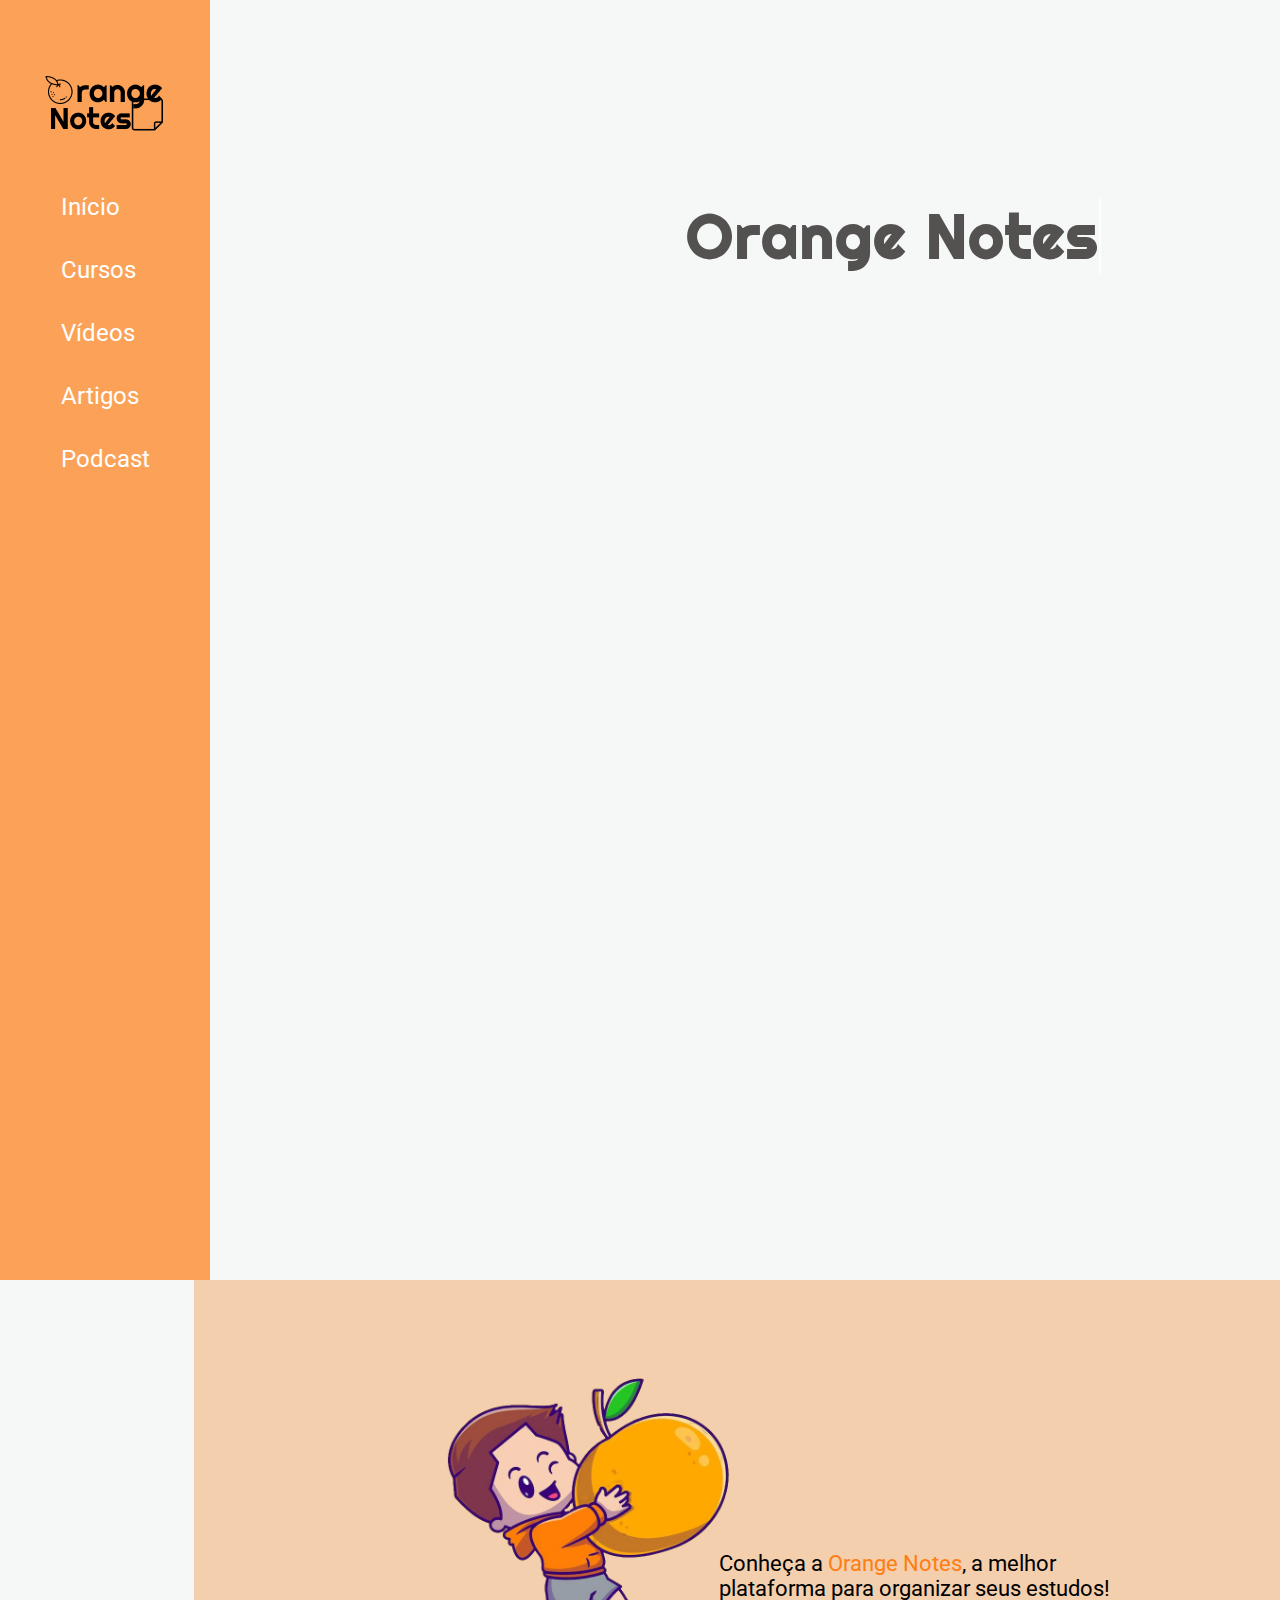
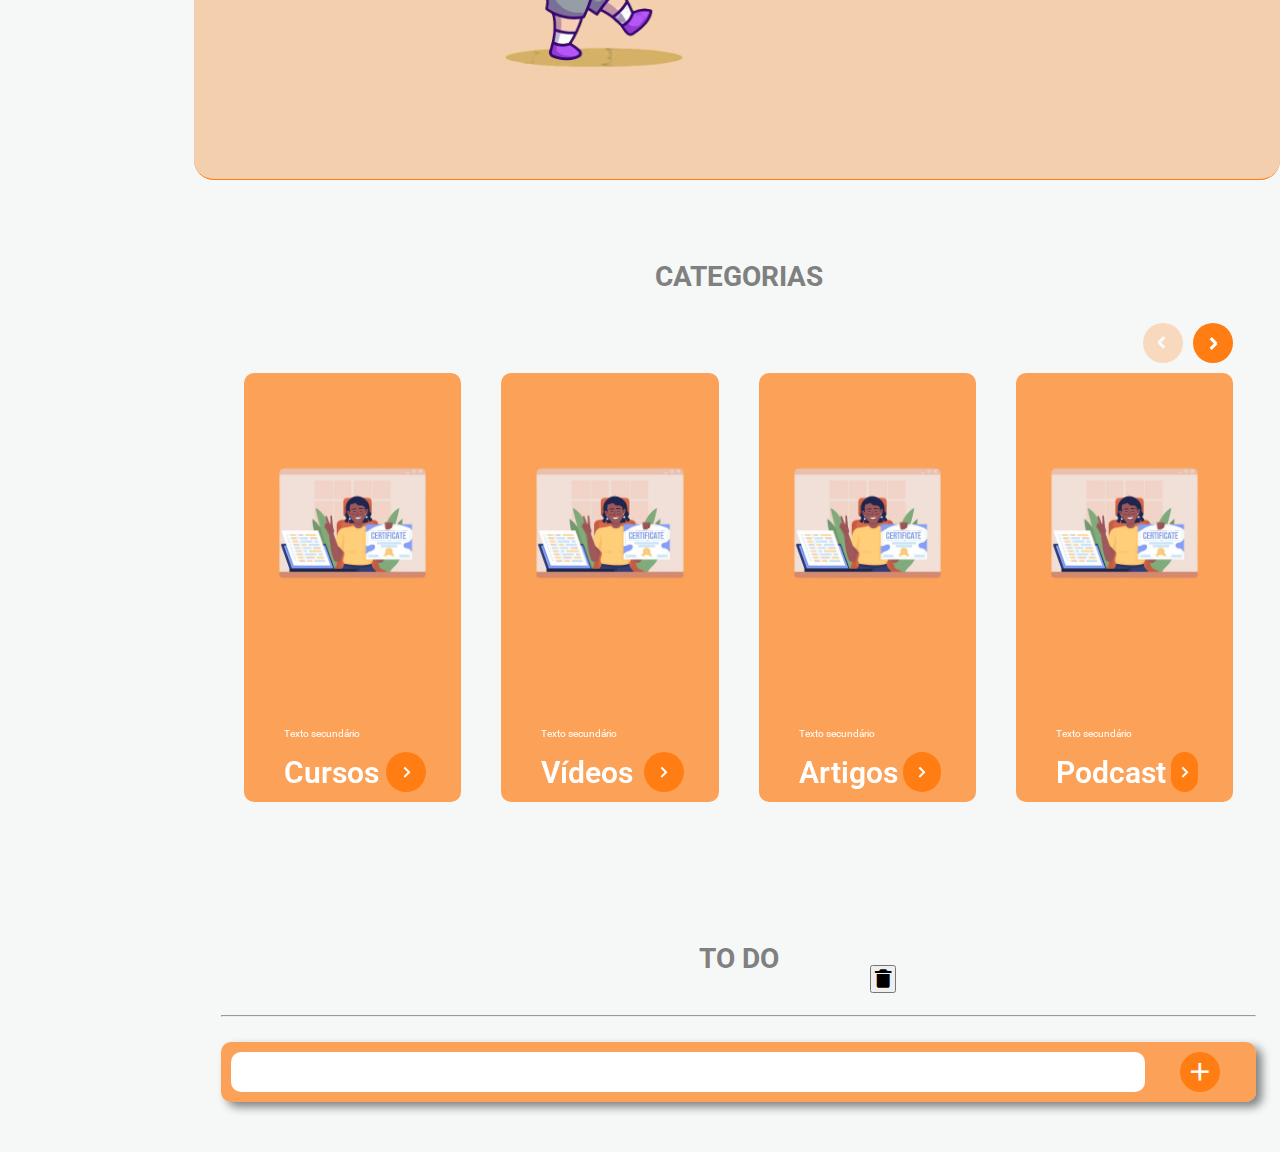
==== index.html @ 9faae76e "fazendo a sessão banner e responsivo" ====
<!DOCTYPE html>
<html lang="pt-br">
<head>
  <meta charset="UTF-8">
  <meta http-equiv="X-UA-Compatible" content="IE=edge">
  <meta name="viewport" content="width=device-width, initial-scale=1.0">
  <title>Orange Notes</title>

  <link rel="preconnect" href="https://fonts.googleapis.com">
  <link rel="preconnect" href="https://fonts.gstatic.com" crossorigin>
  <link href="https://fonts.googleapis.com/css2?family=Righteous&family=Roboto&display=swap" rel="stylesheet">
  <link href='https://unpkg.com/boxicons@2.1.2/css/boxicons.min.css' rel='stylesheet'>

  <link rel="stylesheet" href="src/css/style.css">
  <link rel="stylesheet" href="src/css/responsive.css">
  <link rel="stylesheet" href="src/css/glider.css">
</head>

<body>

  <nav id="navegacao">
    <div class="container">
        <a class="logo" href="index.html">
          <img src="src/images/logo.png" alt="Logo Orange Notes">
        </a>

        <div class="menu">
          <ul>
            <li><a onclick="fechaMenu()" href="#">Início</a></li>
            <li><a onclick="fechaMenu()" href="#">Cursos</a></li>
            <li><a onclick="fechaMenu()" href="#">Vídeos</a></li>
            <li><a onclick="fechaMenu()" href="#">Artigos</a></li>
            <li><a onclick="fechaMenu()" href="#">Podcast</a></li>
          </ul>
        </div>

        <button aria-expanded="false" aria-label="Abrir menu" onclick="abreMenu()" class="abre-menu">
          <img src="src/images/menu.png" alt="Menu hambúrguer" id="icon-menu">
        </button>
        
        <button aria-expanded="true" aria-label="Fechar menu" onclick="fechaMenu()" class="fecha-menu">
          <svg width="40" height="40" viewBox="0 0 40 40" fill="none" xmlns="http://www.w3.org/2000/svg">
            <path d="M30 10L10 30M10 10L30 30" stroke="#FFFAF1" stroke-width="2" stroke-linecap="round"
              stroke-linejoin="round" />
          </svg>
        </button>
    </div>
  </nav>

  <main>
    <section id="banner">
      <div class="container">
        <img
          src="src/images/menino-bonito-segurando-ilustracao-laranja-icone-do-vetor-dos-desenhos-animados-conceito-de-icone-de-fruta-pessoas-isolado-vetor-premium-estilo-flat-cartoon_138676-3964.png"
          alt="">
          
        <div class="textos-banner">
          <h1 class="animacao-texto texto-banner">Orange Notes</h1>
          <p >Conheça a <span>Orange Notes</span>, a melhor plataforma para organizar seus estudos!</p>
        </div>
        
         
      </div>
    </section>

    <section class="cards">
      <h2 class="section-header">Categorias</h2>

      <div class="cards-btns">
        <button aria-label="Previous" class="glider-prev">
          <span></span>
        </button>
        <button aria-label="Next" class="glider-next">
          <span></span>
        </button>
      </div>

      <div class="glider-contain">
        <div class="glider">
          
          <div class="cards-box">
            <div class="cards-img-container">
              <div class="cards-img">
                <a href="">
                  <img src="src/images/ilustracao.png" class="cards-img-front" alt="">
                  <img src="src/images/logo.png" class="cards-img-back" alt="">
                </a>
              </div>
            </div>
          
            <div class="cards-box-texto">
              <div class="cards-texto-secundario">
                <span>Texto secundário</span>
              </div>
              
              <div class="cards-titulo-btn">
                <a href="#" class="card-titulo">Cursos</a>
                <a href="#" class="card-btn"><i class='bx bx-chevron-right bx-md'></i></a>
              </div>
          
            </div>
          </div>

          <div class="cards-box">
              <div class="cards-img-container">
                <div class="cards-img">
                  <a href="">
                    <img src="src/images/ilustracao.png" class="cards-img-front" alt="">
                    <img src="src/images/logo.png" class="cards-img-back" alt="">
                  </a>
                </div>
              </div>
            
              <div class="cards-box-texto">
                <div class="cards-texto-secundario">
                  <span>Texto secundário</span>
                </div>
            
                <div class="cards-titulo-btn">
                  <a href="#" class="card-titulo">Vídeos</a>
                  <a href="#" class="card-btn"><i class='bx bx-chevron-right bx-md'></i></a>
                </div>              
          </div>
          </div>

          <div class="cards-box">
            <div class="cards-img-container">
              <div class="cards-img">
                <a href="">
                  <img src="src/images/ilustracao.png" class="cards-img-front" alt="">
                  <img src="src/images/logo.png" class="cards-img-back" alt="">
                </a>
              </div>
            </div>
          
            <div class="cards-box-texto">
              <div class="cards-texto-secundario">
                <span>Texto secundário</span>
              </div>
          
              <div class="cards-titulo-btn">
                <a href="#" class="card-titulo">Artigos</a>
                <a href="#" class="card-btn"><i class='bx bx-chevron-right bx-md'></i></a>
              </div> 
            </div>
          </div>

          <div class="cards-box">
            <div class="cards-img-container">
              <div class="cards-img">
                <a href="">
                  <img src="src/images/ilustracao.png" class="cards-img-front" alt="">
                  <img src="src/images/logo.png" class="cards-img-back" alt="">
                </a>
              </div>
            </div>
          
            <div class="cards-box-texto">
              <div class="cards-texto-secundario">
                <span>Texto secundário</span>
              </div>
          
              <div class="cards-titulo-btn">
                <a href="#" class="card-titulo">Podcast</a>
                <a href="#" class="card-btn"><i class='bx bx-chevron-right bx-md'></i></a>
              </div>
                    
          </div>
          </div>

          <div class="cards-box">
            <div class="cards-img-container">
              <div class="cards-img">
                <a href="">
                  <img src="src/images/ilustracao.png" class="cards-img-front" alt="">
                  <img src="src/images/logo.png" class="cards-img-back" alt="">
                </a>
              </div>
            </div>
          
            <div class="cards-box-texto">
              <div class="cards-texto-secundario">
                <span>Texto secundário</span>
              </div>
          
              <div class="cards-titulo-btn">
                <a href="#" class="card-titulo">Título</a>
                <a href="#" class="card-btn"><i class='bx bx-chevron-right bx-md'></i></a>
              </div>
          </div>

          </div>

        </div>

      </div>

    </section>

    <section class="to-do">
      <div class="container">
        <h2 class="section-header">To do</h2>

        <div class="to-do-container">

          <div class="to-do-header">
            <button><i class='bx bxs-trash-alt'></i></button>
          </div>
          <hr />
          <br />
          <div class="inserir">
            <input class="inserir-texto" id="toDoInput" type="text" />
            <button><i class='bx bx-plus' id="inserir-icon"></i></button>
          </div>

          <ul id="listaToDo"></ul>

        </div>
        
      </div>
    </section>
  </main>


  <script src="src/js/glider.js"></script>
  <script src="src/js/main.js"></script>

</body>
</html>
---- src/css/style.css ----
/* GERAL */

* {
  margin: 0;
  padding: 0;
  box-sizing: border-box;
}

:root {
  font-size: 62.5%;

  --nav-height: 7.2rem;

  --bg-light:hsl(180, 14%, 97%);
  --bg-orange: rgba(235, 113, 0, 0.3);
  --orange-light: rgba(255, 126, 20, 0.7);

  --orange: #ff7d13;
  --white: rgb(255, 255, 255);
}

html,
body {
  width: 100%;
  height: 100%;
}

body {
  font-family: 'Roboto', sans-serif;
  font-size: 1.6rem;
  text-align: center;

  background-color: var(--bg-light);
  overflow-x: hidden;
}

section {
  padding-block: 3rem;
}

.section-header {
  font-size: 2.8rem;
  text-transform: uppercase;
  color: gray;
  text-align: center;
  margin: 0;
}

.container {
  width: min(50rem, 100%);
  margin-inline: auto;
  padding-inline: 2.4rem;
}

ul {
  list-style: none;
}

li {
  list-style-type: none;
}

/* NAVEGAÇAÕ ================================================================================*/

nav {
  height: var(--nav-height);
  width: 100vw;

  top: 0;
  padding: 1rem 0 8rem 0;
    
  z-index: 100;
  background-color: var(--orange-light);
}

nav .container {
  display: flex;
  align-items: center;
  justify-content: space-between;
}

nav button {
  background: none;
  border: none;
  cursor: pointer;
}

#icon-menu {
  width: 4rem;
  height: 4rem;
}

nav .menu,
nav .fecha-menu {
  position: fixed;
}

/* MENU EXPANDIDO */

body.menu-expandido {
  overflow: hidden;
}

.menu,
.fecha-menu,
body.menu-expandido .abre-menu {
  opacity: 0;
  visibility: hidden;
}

body.menu-expandido .menu,
body.menu-expandido .fecha-menu {
  opacity: 1;
  visibility: visible;
}

.menu {
  transform: translateX(-100%);
}

body.menu-expandido .menu {
  top: 0;
  left: 0;
  background: var(--orange);

  width: 100vw;
  height: 100vh;
  padding-top: var(--nav-height);

  transition: transform 300ms;
  transform: translateX(0);
  z-index: 50;
}

.menu ul:nth-child(1) {
  display: flex;
  flex-direction: column;
  gap: 4.8rem;

  margin-top: 6rem;

  font-weight: 700;
  font-size: 2.4rem;
  line-height: 3.1rem;
}

.menu ul li a {
  color: var(--white);
  text-decoration: none;
}

body.menu-expandido .logo,
body.menu-expandido button {
  position: relative;
  z-index: 100;
}

/* BANNER =============================================================================*/

#banner {
  padding-block: 0;
  padding-top: calc(4.1rem + var(--nav-height));

}

#banner::before {
  background-color: var(--bg-orange);
  content: '';
  width: 100%;
  height: 76%;
  display: block;

  border: 0.1rem solid;
  border-color: var(--orange);
  border-bottom-left-radius: 2rem;
  border-bottom-right-radius: 2rem;

  margin-top: 9rem;

  position: absolute;
  top: 0;
  left: 0;
  z-index: -1;
}

#banner .container {
  display: flex;
  flex-direction: column-reverse;
  align-items: center;
  justify-content: center;
  text-align: center;
}

#banner h1 {
  font-family: 'Righteous', cursive;
  letter-spacing: 0.2rem;
  font-size: 4rem;
}

#banner p {
  margin: 1.3rem auto 0 auto;
  width: 70%;
  display: block;
}

#banner p span {
  color: var(--orange);
}

#banner img {
  width: 26.4rem;

  display: block;
  margin-inline: auto;
  object-position: 0 2rem;
} 

#banner .texto-banner {
  border-right: 0.2rem solid rgba(255, 255, 255, 0.75);
  color: rgba(29, 25, 25, 0.75);
  margin: 0 auto;
  white-space: nowrap;
  overflow: hidden;
}
/* Animação do texto */

.animacao-texto {
  animation: cursorPiscando 500ms infinite normal, digitando 4.5s steps(40) infinite normal both;
}

@keyframes digitando {
  from {
    width: 0;
  }
  to {
    width: 7.1em;
  }
}

@keyframes cursorPiscando {
  from {
    border-right: rgba(54, 54, 54, 0.75);
  }
  to {
    border-right-color: transparent;
  }
}

/* CARDS ========================================================================================*/

/* Botão cards */

.cards-btns {
  display: flex;
  justify-content: flex-end;
  width: 100%;
  margin: 3rem auto 1rem auto;
  padding: 0 1rem;
  z-index: 2;
}

.cards-btns button {
  position: static;
  transform: translate(0, 0);
  background-color: var(--orange);
  width: 4rem;
  height: 4rem;
  justify-content: center;
  align-items: center;
  margin-right: 1rem;
  border-radius: 80rem;
}

.cards-btns button span {
  font-weight: bold;
  padding: 1rem 1.5rem 1rem 1rem;
  position: relative;
  text-decoration: none;
  color: var(--white);
}

.cards-btns button span::before,
.cards-btns button span::after {
  border-right: 0.3rem solid;
  display: block;
  height: 0.8rem;
  margin-top: -0.6rem;
  position: absolute;
  transform: rotate(135deg);
  right: 1rem;
  top: 50%;
  width: 0;
  content: '';
}

.cards-btns button span::after {
  margin-top: -0.1rem;
  transform: rotate(45deg);
}

.cards-btns .glider-prev {
  transform: rotate(180deg);
}

/* Conteúdo cards */

.glider.draggable {
  overflow-x: hidden;
}

.cards {
  display: flex;
  flex-direction: column;
  justify-content: center;
  align-items: center;
  margin: 5rem auto 0 auto;
  padding-top: 12rem;
  width: 95%;
}

.cards-box {
  background-color: var(--orange-light);
  display: flex;
  flex-direction: column;

  width: 30rem;

  margin:0 2rem;
  padding: 0 2rem;

  position: relative;
  border-radius: 1rem;
}

.cards-img-container {
  width: 100%;
  height: 100%;
  display: flex;
  overflow: hidden;
}

.cards-img a,
.cards-img {
  width: 100%;
  height: 30rem;
  display: flex;
}

.cards-img a img {
  width: 100%;
  height: 100%;
  object-position: center;
  object-fit: contain;
  animation: fade 0.6s;
}

.cards-img-back {
  display: none;
}

.cards-img-container:hover .cards-img-back {
  display: block;
}

.cards-img-container:hover .cards-img-front {
  display: none;
}

@keyframes fade {
  0% {
    opacity: 0;
  }

  100% {
    opacity: 1;
  }
}

.cards-box-texto {
  margin-top: 0.5rem;
  width: 100%;

  margin: 0;
  padding: 5rem 1rem 1rem 2rem;
}

.cards-texto-secundario {
  display: flex;
  justify-content: flex-start;
  align-items: center;
  flex-wrap: wrap;
}

.cards-texto-secundario span {
  color: var(--white);
  font-size: 1rem;
  margin: 0.5rem 0;
}

.card-titulo {
  color: var(--white);
  font-weight: 600;
  text-decoration: none;
  font-size: 3rem;

  transition: all ease 0.3s;
  
  display: flex;
  align-items: flex-start;
}

.cards-titulo-btn{
  display: flex;
  justify-content: space-between;
  align-items: center;
  margin-top: 0.8rem;
}

.cards-titulo-btn .card-btn {
  background-color: var(--orange);
  width: 4rem;
  height: 4rem;
  border-radius: 40rem;

  margin: 0 0.5rem;
  font-weight: 600;
  text-decoration: none;
  text-align: center;
  color: gray;
 
  display: flex;
  justify-content: center;
  align-items: center;
}

.cards-titulo-btn .card-btn:hover {
  background-color: #e77111;
}

.bx-chevron-right {
  color: var(--white);
}

/* TO DO =================================================================================*/

.to-do-container {
  margin-top: 4rem;
  width: 100%;
}

.to-do-container ul {
  display: flex;
  flex-direction: column-reverse;
  margin-bottom: 2rem;
}

.to-do-header button {
  position: absolute;
  right: 30%;
  margin-top: -5rem;
}

.to-do-header i {
  font-size: 2.2rem;
}

.inserir {
  padding: 1rem;
  background-color: var(--orange-light);
  border-radius: 1rem;
  display: flex;
  box-shadow: 0.6rem 0.5rem 1rem 0 gray;
}

.inserir-texto {
  border: none;
  padding: 1rem;
  border-radius: 1rem;
  outline: none;
  width: 90%;
}

.inserir button {
  width: 10%;
  background: transparent;
  border: none;
  cursor: pointer;
  outline: none;
}

.bx-plus {
  font-size: 3rem;
  margin-left: 1rem;
  background-color: var(--orange);
  border-radius: 50%;
  padding: 0.5rem;
  color: var(--white);
}

.listaToDo {
  margin-top: 2rem;
  padding: 1rem;
  background: var(--orange-light);
  border-radius: 1rem;
  box-shadow: 0.6rem 0.5rem 1rem 0 gray;
  display: flex;
  align-items: center;
  justify-content: space-between;
  text-align: center;
}

.listaToDo span {
  width: 8%;
  color: var(--white);
}

.listaToDo input {
  width: 10%;
  outline: none;
  accent-color: currentcolor;
}

.listaToDo i {
  font-size: 2.2rem;
  color: var(--orange);
}

.linhaRiscada {
  text-decoration: line-through;
}

.listaToDo input {
  color: var(--white);
}

.listaToDo span {
  text-align: center;
  width: 80%;
  word-wrap: break-word;
}
---- src/css/responsive.css ----
@media (min-width: 1024px) {
  .container {
    width: min(112rem, 100%);
  }

  /* reset */

  body {
    text-align: initial;
  }

  nav {
    background-color: initial;
    margin: initial;
    padding: initial;
  }
  
  nav#navegacao .container * {
    margin: 0;
    padding: 0;
    visibility: initial;
    display: initial;
    opacity: initial;
    position: initial;
    font-weight: initial;
    transform: initial;
    background-color: initial;
    border: 0;
  }

  nav{
    height: 0;
    margin-top: 0;
  }

  nav#navegacao .fecha-menu,
  nav#navegacao .abre-menu {
    display: none;
  }

  nav#navegacao .menu {
    display: flex;
    align-items: center;
    width: 60%;
  }

  nav#navegacao .menu ul:nth-child(1) {
    display: flex;
    gap: 3.2rem;
  }

  #banner img {
    display: initial;
  }

  #banner .texto-banner {
    margin: initial;
  }

  /* GERAL */
  body {
    font-size: 2.2rem;
  }

  main {
    float: right;
    width: 84.6%;
    display: flex;
    flex-direction: column;
  }
  /* NAVEGACAO */

  nav#navegacao .container {
    float: left;
    width: 15%;
    height: 100vw;
    background-color: var(--orange-light);
    padding: 4rem 10.5rem;
  }

  nav .container {
    flex-direction: column;
    align-items: center;
    justify-content: flex-start;
  }

  nav#navegacao .logo {
    margin: 3rem 0 5rem 0;
  }

  .menu {
    display: flex;
    flex-direction: column;
  }

  /* BANNER =============================================================================*/
  #banner {
    padding: 3rem 0 9rem 0;
    border-bottom: 1px solid;
    border-color: var(--orange);
    border-bottom-right-radius: 2rem;
    border-bottom-left-radius: 2rem;
    display: flex;
    align-items: center;
    justify-content: center;
    height: 50rem;
    background-color: var(--bg-orange);
    z-index: -8;
    margin-left: -0.3rem;
  }

  #banner::before {
    height: 100%;
    width: initial;
    position: initial;
    border: none;
  }

  section#banner .container{
    display: flex;
    flex-direction: row;
    justify-content: center;
    align-items: center;
  }

  #banner img {
    width: 35rem;
    height: 35rem;
    position: relative;
    left: 18.6%;
  }

  #banner .texto-banner {
   position: absolute;
   left: 53.6%;
   top: 22%;
   z-index: -1;
   font-size: 6rem;
  }

  #banner .textos-banner p {
    position: relative;
    left: 2%;
    top: 7rem;
    width: 60%;  
    text-align: start; 
  }
  /* CARDS ========================================================================================*/

  .cards {
    margin: 8rem auto;
    padding-top: 0;
  }

}


@media (max-width: 775px) {

  /* TO DO ======*/
  
  .to-do-header button {
    right: 7%;
  }
  .inserir input {
    width: 100%;
  }

  .inserir button {
    width: 20%;
  }

  .inserir i {
    font-size: 3rem;
    padding: 0;
  }
}


@media(max-width: 500px) {

  .section-header {
    justify-content: center;
    font-size: 3rem;
  }

  /* CARDS =========  */
  .cards-box {
    margin: 0 1rem;
  }

  .cards {
    width: 100%;
  }

  .cards-img-container:hover .p-img-back {
    display: none;
  }

  .cards-img-container:hover .p-img-front {
    display: block;
  }

  /* TO DO ======*/

  .to-do-header button {
    right: 6%;
  }

  .inserir input {
    width: 100%;
  }

  .inserir button {
    width: 30%;
  }

  .inserir i {
    font-size: 3rem;
    padding: 0;
  }
}

@media(max-width: 400px) {
  .p-img a,
  .p-img {
    height: 19rem;
  }

  .slider-btns {
    padding: 0;
  }
}
---- src/css/glider.css ----
.glider-contain {
  width: 100%;
  margin: 0 auto;
  position: relative;
}
.glider {
  margin: 0 auto;
  position: relative;
  overflow-y: hidden;
  -webkit-overflow-scrolling: touch;
  -ms-overflow-style: none;
  transform: translateZ(0);
}
.glider-track {
  transform: translateZ(0);
  width: 100%;
  margin: 0;
  padding: 0;
  display: flex;
  z-index: 1;
}
.glider.draggable {
  user-select: none;
  cursor: -webkit-grab;
  cursor: grab;
}
.glider.draggable .glider-slide img {
  user-select: none;
  pointer-events: none;
}
.glider.drag {
  cursor: -webkit-grabbing;
  cursor: grabbing;
}
.glider-slide {
  user-select: none;
  justify-content: center;
  align-content: center;
  width: 100%;
}
.glider-slide img {
  max-width: 100%;
}
.glider::-webkit-scrollbar {
  opacity: 0;
  height: 0;
}
.glider-prev,.glider-next {
  user-select: none;
  position: absolute;
  outline: none;
  background: none;
  padding: 0;
  z-index: 2;
  font-size: 40px;
  text-decoration: none;
  left: -23px;
  border: 0;
  top: 30%;
  cursor: pointer;
  color: #666;
  opacity: 1;
  line-height: 1;
  transition: opacity .5s cubic-bezier(.17,.67,.83,.67),
              color .5s cubic-bezier(.17,.67,.83,.67);
}
.glider-prev:hover,
.glider-next:hover,
.glider-prev:focus,
.glider-next:focus {
  color: #a89cc8;
}
.glider-next {
  right: -23px;
  left: auto;
}
.glider-next.disabled,
.glider-prev.disabled {
  opacity: .25;
  color: #666;
  cursor: default;
}
.glider-slide {
  min-width: 150px;
}
.glider-hide {
  opacity: 0;
}
.glider-dots {
  user-select: none;
  display: flex;
  flex-wrap: wrap;
  justify-content: center;
  margin: 0 auto;
  padding: 0;
}
.glider-dot {
  border: 0;
  padding: 0;
  user-select: none;
  outline: none;
  display: block;
  cursor: pointer;
  color: #ccc;
  border-radius: 999px;
  background: #ccc;
  width: 12px;
  height: 12px;
  margin: 7px;
}
.glider-dot:hover,
.glider-dot:focus,
.glider-dot.active {
  background: #a89cc8;
}
@media(max-width: 36em){
  .glider::-webkit-scrollbar {
    opacity: 1;
    -webkit-appearance: none;
    width: 7px;
    height: 3px;
  }
  .glider::-webkit-scrollbar-thumb {
    opacity: 1;
    border-radius: 99px;
    background-color: rgba(156, 156, 156, 0.25);
    box-shadow: 0 0 1px rgba(255,255,255,.25);
  }
}
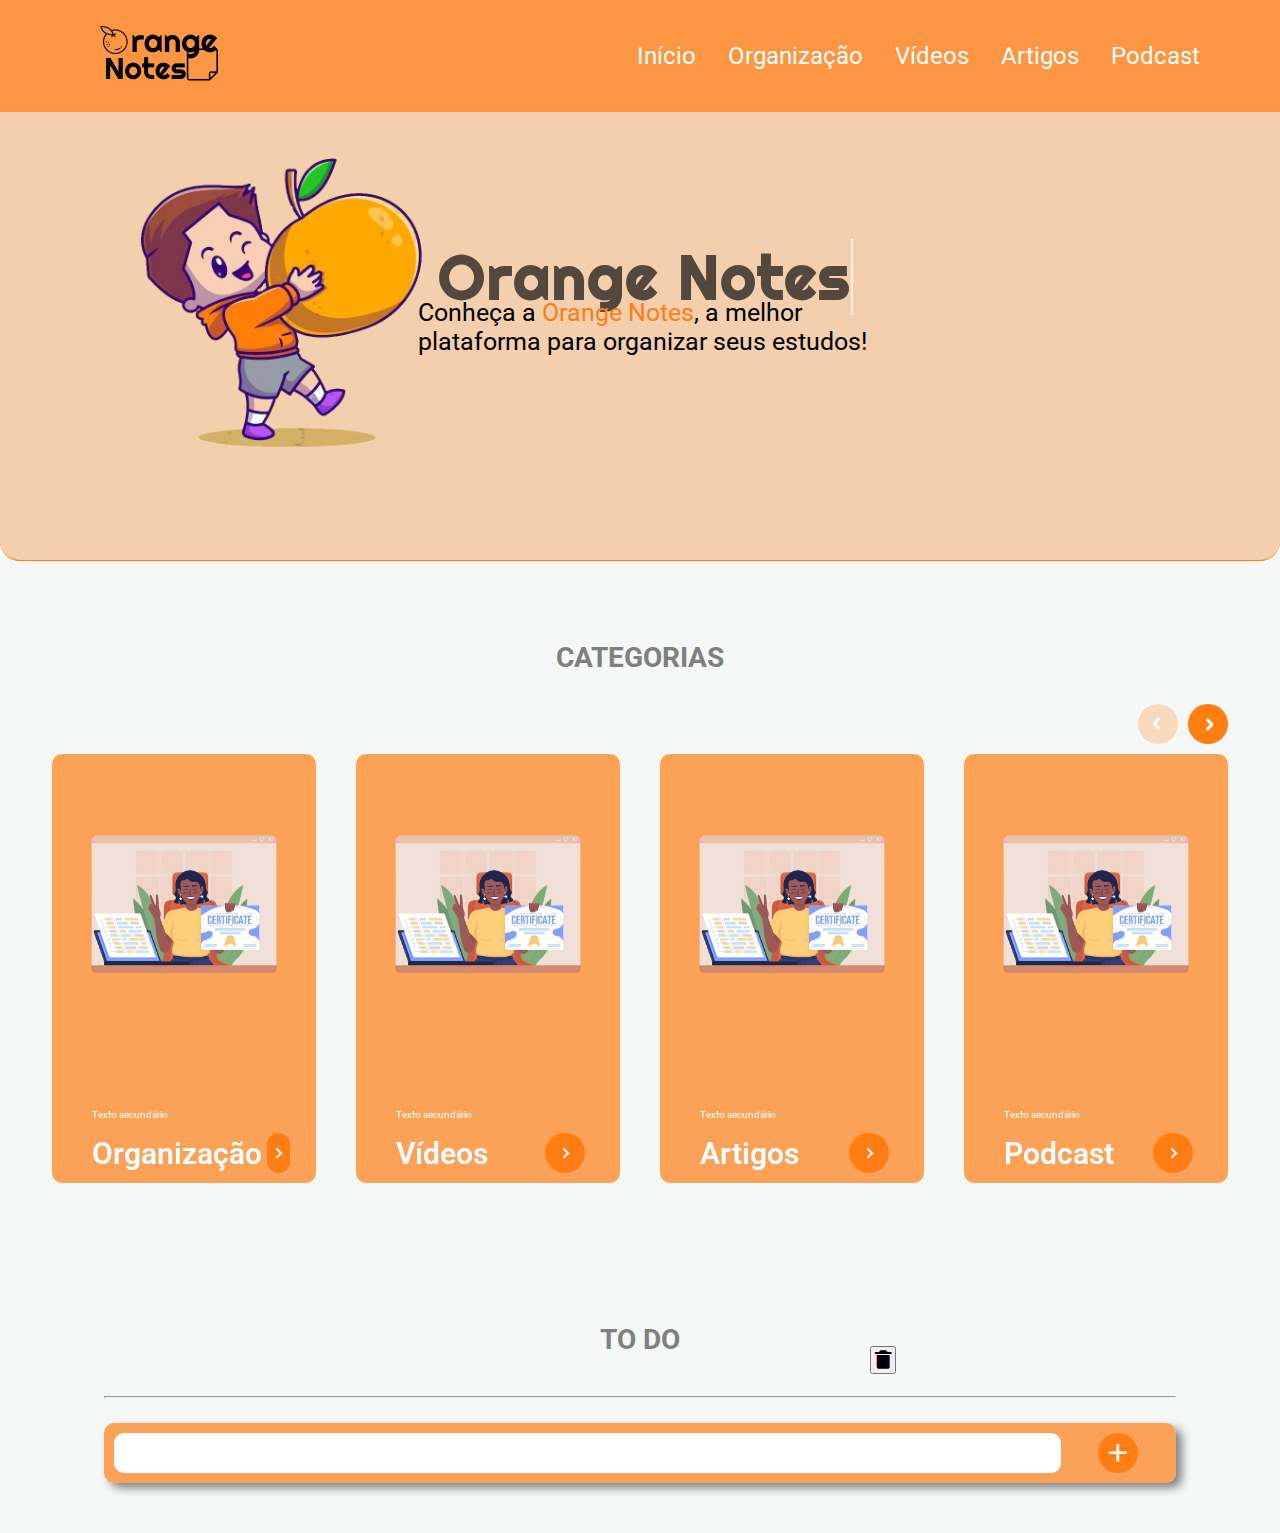
==== commit b72d65fb: "Página Organização" ====
--- a/index.html
+++ b/index.html
@@ -11,6 +11,7 @@
   <link href="https://fonts.googleapis.com/css2?family=Righteous&family=Roboto&display=swap" rel="stylesheet">
   <link href='https://unpkg.com/boxicons@2.1.2/css/boxicons.min.css' rel='stylesheet'>
 
+  <link rel="stylesheet" href="src/css/index.css">
   <link rel="stylesheet" href="src/css/style.css">
   <link rel="stylesheet" href="src/css/responsive.css">
   <link rel="stylesheet" href="src/css/glider.css">
@@ -26,8 +27,8 @@
 
         <div class="menu">
           <ul>
-            <li><a onclick="fechaMenu()" href="#">Início</a></li>
-            <li><a onclick="fechaMenu()" href="#">Cursos</a></li>
+            <li><a onclick="fechaMenu()" href="index.html">Início</a></li>
+            <li><a onclick="fechaMenu()" href="organizacao.html">Organização</a></li>
             <li><a onclick="fechaMenu()" href="#">Vídeos</a></li>
             <li><a onclick="fechaMenu()" href="#">Artigos</a></li>
             <li><a onclick="fechaMenu()" href="#">Podcast</a></li>
@@ -94,7 +95,7 @@
               </div>
               
               <div class="cards-titulo-btn">
-                <a href="#" class="card-titulo">Cursos</a>
+                <a href="#" class="card-titulo">Organização</a>
                 <a href="#" class="card-btn"><i class='bx bx-chevron-right bx-md'></i></a>
               </div>
           
--- a/src/css/index.css
+++ b/src/css/index.css
@@ -0,0 +1,530 @@
+/* BANNER =============================================================================*/
+
+#banner {
+  padding-block: 0;
+  padding-top: calc(4.1rem + var(--nav-height));
+}
+
+#banner::before {
+  background-color: var(--bg-orange);
+  content: '';
+  width: 100%;
+  height: 76%;
+  display: block;
+
+  border: 0.1rem solid;
+  border-color: var(--orange);
+  border-bottom-left-radius: 2rem;
+  border-bottom-right-radius: 2rem;
+
+  margin-top: 9rem;
+
+  position: absolute;
+  top: 0;
+  left: 0;
+  z-index: -1;
+}
+
+#banner .container {
+  display: flex;
+  flex-direction: column-reverse;
+  align-items: center;
+  justify-content: center;
+  text-align: center;
+}
+
+#banner h1 {
+  font-family: 'Righteous', cursive;
+  letter-spacing: 0.2rem;
+  font-size: 4rem;
+}
+
+#banner p {
+  margin: 1.3rem auto 0 auto;
+  width: 70%;
+  display: block;
+}
+
+#banner p span {
+  color: var(--orange);
+}
+
+#banner img {
+  width: 26.4rem;
+
+  display: block;
+  margin-inline: auto;
+  object-position: 0 2rem;
+}
+
+#banner .texto-banner {
+  border-right: 0.2rem solid rgba(255, 255, 255, 0.75);
+  color: rgba(29, 25, 25, 0.75);
+  margin: 0 auto;
+  white-space: nowrap;
+  overflow: hidden;
+}
+
+/* Animação do texto */
+
+.animacao-texto {
+  animation: cursorPiscando 500ms infinite normal, digitando 4.5s steps(40) infinite normal both;
+}
+
+@keyframes digitando {
+  from {
+    width: 0;
+  }
+
+  to {
+    width: 7.1em;
+  }
+}
+
+@keyframes cursorPiscando {
+  from {
+    border-right: rgba(54, 54, 54, 0.75);
+  }
+
+  to {
+    border-right-color: transparent;
+  }
+}
+
+/* CARDS ========================================================================================*/
+
+/* Botão cards */
+
+.cards-btns {
+  display: flex;
+  justify-content: flex-end;
+  width: 100%;
+  margin: 3rem auto 1rem auto;
+  padding: 0 1rem;
+  z-index: 2;
+}
+
+.cards-btns button {
+  position: static;
+  transform: translate(0, 0);
+  background-color: var(--orange);
+  width: 4rem;
+  height: 4rem;
+  justify-content: center;
+  align-items: center;
+  margin-right: 1rem;
+  border-radius: 80rem;
+}
+
+.cards-btns button span {
+  font-weight: bold;
+  padding: 1rem 1.5rem 1rem 1rem;
+  position: relative;
+  text-decoration: none;
+  color: var(--white);
+}
+
+.cards-btns button span::before,
+.cards-btns button span::after {
+  border-right: 0.3rem solid;
+  display: block;
+  height: 0.8rem;
+  margin-top: -0.6rem;
+  position: absolute;
+  transform: rotate(135deg);
+  right: 1rem;
+  top: 50%;
+  width: 0;
+  content: '';
+}
+
+.cards-btns button span::after {
+  margin-top: -0.1rem;
+  transform: rotate(45deg);
+}
+
+.cards-btns .glider-prev {
+  transform: rotate(180deg);
+}
+
+/* Conteúdo cards */
+
+.glider.draggable {
+  overflow-x: hidden;
+}
+
+.cards {
+  display: flex;
+  flex-direction: column;
+  justify-content: center;
+  align-items: center;
+  margin: 5rem auto 0 auto;
+  padding-top: 12rem;
+  width: 95%;
+}
+
+.cards-box {
+  background-color: var(--orange-light);
+  display: flex;
+  flex-direction: column;
+
+  width: 30rem;
+
+  margin: 0 2rem;
+  padding: 0 2rem;
+
+  position: relative;
+  border-radius: 1rem;
+}
+
+.cards-img-container {
+  width: 100%;
+  height: 100%;
+  display: flex;
+  overflow: hidden;
+}
+
+.cards-img a,
+.cards-img {
+  width: 100%;
+  height: 30rem;
+  display: flex;
+}
+
+.cards-img a img {
+  width: 100%;
+  height: 100%;
+  object-position: center;
+  object-fit: contain;
+  animation: fade 0.6s;
+}
+
+.cards-img-back {
+  display: none;
+}
+
+.cards-img-container:hover .cards-img-back {
+  display: block;
+}
+
+.cards-img-container:hover .cards-img-front {
+  display: none;
+}
+
+@keyframes fade {
+  0% {
+    opacity: 0;
+  }
+
+  100% {
+    opacity: 1;
+  }
+}
+
+.cards-box-texto {
+  margin-top: 0.5rem;
+  width: 100%;
+
+  margin: 0;
+  padding: 5rem 1rem 1rem 2rem;
+}
+
+.cards-texto-secundario {
+  display: flex;
+  justify-content: flex-start;
+  align-items: center;
+  flex-wrap: wrap;
+}
+
+.cards-texto-secundario span {
+  color: var(--white);
+  font-size: 1rem;
+  margin: 0.5rem 0;
+}
+
+.card-titulo {
+  color: var(--white);
+  font-weight: 600;
+  text-decoration: none;
+  font-size: 3rem;
+
+  transition: all ease 0.3s;
+
+  display: flex;
+  align-items: flex-start;
+}
+
+.cards-titulo-btn {
+  display: flex;
+  justify-content: space-between;
+  align-items: center;
+  margin-top: 0.8rem;
+}
+
+.cards-titulo-btn .card-btn {
+  background-color: var(--orange);
+  width: 4rem;
+  height: 4rem;
+  border-radius: 40rem;
+
+  margin: 0 0.5rem;
+  font-weight: 600;
+  text-decoration: none;
+  text-align: center;
+  color: gray;
+
+  display: flex;
+  justify-content: center;
+  align-items: center;
+}
+
+.cards-titulo-btn .card-btn:hover {
+  background-color: #e77111;
+}
+
+.bx-chevron-right {
+  color: var(--white);
+}
+
+/* TO DO =================================================================================*/
+
+.to-do-container {
+  margin-top: 4rem;
+  width: 100%;
+}
+
+.to-do-container ul {
+  display: flex;
+  flex-direction: column-reverse;
+  margin-bottom: 2rem;
+}
+
+.to-do-header button {
+  position: absolute;
+  right: 30%;
+  margin-top: -5rem;
+}
+
+.to-do-header i {
+  font-size: 2.2rem;
+}
+
+.inserir {
+  padding: 1rem;
+  background-color: var(--orange-light);
+  border-radius: 1rem;
+  display: flex;
+  box-shadow: 0.6rem 0.5rem 1rem 0 gray;
+}
+
+.inserir-texto {
+  border: none;
+  padding: 1rem;
+  border-radius: 1rem;
+  outline: none;
+  width: 90%;
+}
+
+.inserir button {
+  width: 10%;
+  background: transparent;
+  border: none;
+  cursor: pointer;
+  outline: none;
+}
+
+.bx-plus {
+  font-size: 3rem;
+  margin-left: 1rem;
+  background-color: var(--orange);
+  border-radius: 50%;
+  padding: 0.5rem;
+  color: var(--white);
+}
+
+.listaToDo {
+  margin-top: 2rem;
+  padding: 1rem;
+  background: var(--orange-light);
+  border-radius: 1rem;
+  box-shadow: 0.6rem 0.5rem 1rem 0 gray;
+  display: flex;
+  align-items: center;
+  justify-content: space-between;
+  text-align: center;
+}
+
+.listaToDo span {
+  width: 8%;
+  color: var(--white);
+}
+
+.listaToDo input {
+  width: 10%;
+  outline: none;
+  accent-color: currentcolor;
+}
+
+.listaToDo i {
+  font-size: 2.2rem;
+  color: var(--orange);
+}
+
+.linhaRiscada {
+  text-decoration: line-through;
+}
+
+.listaToDo input {
+  color: var(--white);
+}
+
+.listaToDo span {
+  text-align: center;
+  width: 80%;
+  word-wrap: break-word;
+}
+
+/* RESPONSIVO ============================================================ */
+
+@media (min-width: 1024px) {
+  /* BANNER =============================================================================*/
+    #banner {
+      margin-top: var(--nav-heigth);
+      padding: 28rem 2rem;
+      border-bottom: 1px solid;
+      border-color: var(--orange);
+      border-bottom-right-radius: 2rem;
+      border-bottom-left-radius: 2rem;
+      display: flex;
+      align-items: center;
+      justify-content: center;
+      height: 50rem;
+      background-color: var(--bg-orange);
+      z-index: -1;
+    }
+  
+    #banner::before {
+      height: 100%;
+      width: initial;
+      position: initial;
+      border: none;
+    }
+  
+    section#banner .container {
+      display: flex;
+      flex-direction: row;
+      justify-content: center;
+      align-items: center;
+    }
+  
+    #banner img {
+      width: 35rem;
+      height: 35rem;
+  
+    }
+  
+    #banner .texto-banner {
+      position: absolute;
+      left: 34.2%;
+      top: 26.5%;
+      z-index: -1;
+      font-size: 6rem;
+    }
+  
+    #banner .textos-banner p {
+      position: relative;
+      right: 20%;
+      top: 4rem;
+      width: 70%;
+      text-align: start;
+      font-size: 2.5rem;
+    }
+  
+    /* CARDS ========================================================================================*/
+  
+    .cards {
+      margin: 8rem auto;
+      padding-top: 0;
+    }
+  
+  }
+  
+  
+  @media (max-width: 775px) {
+  
+    /* TO DO ======*/
+  
+    .to-do-header button {
+      right: 7%;
+    }
+  
+    .inserir input {
+      width: 100%;
+    }
+  
+    .inserir button {
+      width: 20%;
+    }
+  
+    .inserir i {
+      font-size: 3rem;
+      padding: 0;
+    }
+  }
+  
+  
+  @media(max-width: 500px) {
+  
+    .section-header {
+      justify-content: center;
+      font-size: 3rem;
+    }
+  
+    /* CARDS =========  */
+    .cards-box {
+      margin: 0 1rem;
+    }
+  
+    .cards {
+      width: 100%;
+    }
+  
+    .cards-img-container:hover .p-img-back {
+      display: none;
+    }
+  
+    .cards-img-container:hover .p-img-front {
+      display: block;
+    }
+  
+    /* TO DO ======*/
+  
+    .to-do-header button {
+      right: 6%;
+    }
+  
+    .inserir input {
+      width: 100%;
+    }
+  
+    .inserir button {
+      width: 30%;
+    }
+  
+    .inserir i {
+      font-size: 3rem;
+      padding: 0;
+    }
+  }
+  
+  @media(max-width: 400px) {
+  
+    .p-img a,
+    .p-img {
+      height: 19rem;
+    }
+  
+    .slider-btns {
+      padding: 0;
+    }
+}
--- a/src/css/style.css
+++ b/src/css/style.css
@@ -11,7 +11,7 @@
 
   --nav-height: 7.2rem;
 
-  --bg-light:hsl(180, 14%, 97%);
+  --bg-light: hsl(180, 14%, 97%);
   --bg-orange: rgba(235, 113, 0, 0.3);
   --orange-light: rgba(255, 126, 20, 0.7);
 
@@ -68,7 +68,7 @@
 
   top: 0;
   padding: 1rem 0 8rem 0;
-    
+
   z-index: 100;
   background-color: var(--orange-light);
 }
@@ -115,7 +115,7 @@
 }
 
 .menu {
-  transform: translateX(-100%);
+  transform: translateY(100%);
 }
 
 body.menu-expandido .menu {
@@ -128,7 +128,7 @@
   padding-top: var(--nav-height);
 
   transition: transform 300ms;
-  transform: translateX(0);
+  transform: translateY(0);
   z-index: 50;
 }
 
@@ -153,390 +153,4 @@
 body.menu-expandido button {
   position: relative;
   z-index: 100;
-}
-
-/* BANNER =============================================================================*/
-
-#banner {
-  padding-block: 0;
-  padding-top: calc(4.1rem + var(--nav-height));
-
-}
-
-#banner::before {
-  background-color: var(--bg-orange);
-  content: '';
-  width: 100%;
-  height: 76%;
-  display: block;
-
-  border: 0.1rem solid;
-  border-color: var(--orange);
-  border-bottom-left-radius: 2rem;
-  border-bottom-right-radius: 2rem;
-
-  margin-top: 9rem;
-
-  position: absolute;
-  top: 0;
-  left: 0;
-  z-index: -1;
-}
-
-#banner .container {
-  display: flex;
-  flex-direction: column-reverse;
-  align-items: center;
-  justify-content: center;
-  text-align: center;
-}
-
-#banner h1 {
-  font-family: 'Righteous', cursive;
-  letter-spacing: 0.2rem;
-  font-size: 4rem;
-}
-
-#banner p {
-  margin: 1.3rem auto 0 auto;
-  width: 70%;
-  display: block;
-}
-
-#banner p span {
-  color: var(--orange);
-}
-
-#banner img {
-  width: 26.4rem;
-
-  display: block;
-  margin-inline: auto;
-  object-position: 0 2rem;
-} 
-
-#banner .texto-banner {
-  border-right: 0.2rem solid rgba(255, 255, 255, 0.75);
-  color: rgba(29, 25, 25, 0.75);
-  margin: 0 auto;
-  white-space: nowrap;
-  overflow: hidden;
-}
-/* Animação do texto */
-
-.animacao-texto {
-  animation: cursorPiscando 500ms infinite normal, digitando 4.5s steps(40) infinite normal both;
-}
-
-@keyframes digitando {
-  from {
-    width: 0;
-  }
-  to {
-    width: 7.1em;
-  }
-}
-
-@keyframes cursorPiscando {
-  from {
-    border-right: rgba(54, 54, 54, 0.75);
-  }
-  to {
-    border-right-color: transparent;
-  }
-}
-
-/* CARDS ========================================================================================*/
-
-/* Botão cards */
-
-.cards-btns {
-  display: flex;
-  justify-content: flex-end;
-  width: 100%;
-  margin: 3rem auto 1rem auto;
-  padding: 0 1rem;
-  z-index: 2;
-}
-
-.cards-btns button {
-  position: static;
-  transform: translate(0, 0);
-  background-color: var(--orange);
-  width: 4rem;
-  height: 4rem;
-  justify-content: center;
-  align-items: center;
-  margin-right: 1rem;
-  border-radius: 80rem;
-}
-
-.cards-btns button span {
-  font-weight: bold;
-  padding: 1rem 1.5rem 1rem 1rem;
-  position: relative;
-  text-decoration: none;
-  color: var(--white);
-}
-
-.cards-btns button span::before,
-.cards-btns button span::after {
-  border-right: 0.3rem solid;
-  display: block;
-  height: 0.8rem;
-  margin-top: -0.6rem;
-  position: absolute;
-  transform: rotate(135deg);
-  right: 1rem;
-  top: 50%;
-  width: 0;
-  content: '';
-}
-
-.cards-btns button span::after {
-  margin-top: -0.1rem;
-  transform: rotate(45deg);
-}
-
-.cards-btns .glider-prev {
-  transform: rotate(180deg);
-}
-
-/* Conteúdo cards */
-
-.glider.draggable {
-  overflow-x: hidden;
-}
-
-.cards {
-  display: flex;
-  flex-direction: column;
-  justify-content: center;
-  align-items: center;
-  margin: 5rem auto 0 auto;
-  padding-top: 12rem;
-  width: 95%;
-}
-
-.cards-box {
-  background-color: var(--orange-light);
-  display: flex;
-  flex-direction: column;
-
-  width: 30rem;
-
-  margin:0 2rem;
-  padding: 0 2rem;
-
-  position: relative;
-  border-radius: 1rem;
-}
-
-.cards-img-container {
-  width: 100%;
-  height: 100%;
-  display: flex;
-  overflow: hidden;
-}
-
-.cards-img a,
-.cards-img {
-  width: 100%;
-  height: 30rem;
-  display: flex;
-}
-
-.cards-img a img {
-  width: 100%;
-  height: 100%;
-  object-position: center;
-  object-fit: contain;
-  animation: fade 0.6s;
-}
-
-.cards-img-back {
-  display: none;
-}
-
-.cards-img-container:hover .cards-img-back {
-  display: block;
-}
-
-.cards-img-container:hover .cards-img-front {
-  display: none;
-}
-
-@keyframes fade {
-  0% {
-    opacity: 0;
-  }
-
-  100% {
-    opacity: 1;
-  }
-}
-
-.cards-box-texto {
-  margin-top: 0.5rem;
-  width: 100%;
-
-  margin: 0;
-  padding: 5rem 1rem 1rem 2rem;
-}
-
-.cards-texto-secundario {
-  display: flex;
-  justify-content: flex-start;
-  align-items: center;
-  flex-wrap: wrap;
-}
-
-.cards-texto-secundario span {
-  color: var(--white);
-  font-size: 1rem;
-  margin: 0.5rem 0;
-}
-
-.card-titulo {
-  color: var(--white);
-  font-weight: 600;
-  text-decoration: none;
-  font-size: 3rem;
-
-  transition: all ease 0.3s;
-  
-  display: flex;
-  align-items: flex-start;
-}
-
-.cards-titulo-btn{
-  display: flex;
-  justify-content: space-between;
-  align-items: center;
-  margin-top: 0.8rem;
-}
-
-.cards-titulo-btn .card-btn {
-  background-color: var(--orange);
-  width: 4rem;
-  height: 4rem;
-  border-radius: 40rem;
-
-  margin: 0 0.5rem;
-  font-weight: 600;
-  text-decoration: none;
-  text-align: center;
-  color: gray;
- 
-  display: flex;
-  justify-content: center;
-  align-items: center;
-}
-
-.cards-titulo-btn .card-btn:hover {
-  background-color: #e77111;
-}
-
-.bx-chevron-right {
-  color: var(--white);
-}
-
-/* TO DO =================================================================================*/
-
-.to-do-container {
-  margin-top: 4rem;
-  width: 100%;
-}
-
-.to-do-container ul {
-  display: flex;
-  flex-direction: column-reverse;
-  margin-bottom: 2rem;
-}
-
-.to-do-header button {
-  position: absolute;
-  right: 30%;
-  margin-top: -5rem;
-}
-
-.to-do-header i {
-  font-size: 2.2rem;
-}
-
-.inserir {
-  padding: 1rem;
-  background-color: var(--orange-light);
-  border-radius: 1rem;
-  display: flex;
-  box-shadow: 0.6rem 0.5rem 1rem 0 gray;
-}
-
-.inserir-texto {
-  border: none;
-  padding: 1rem;
-  border-radius: 1rem;
-  outline: none;
-  width: 90%;
-}
-
-.inserir button {
-  width: 10%;
-  background: transparent;
-  border: none;
-  cursor: pointer;
-  outline: none;
-}
-
-.bx-plus {
-  font-size: 3rem;
-  margin-left: 1rem;
-  background-color: var(--orange);
-  border-radius: 50%;
-  padding: 0.5rem;
-  color: var(--white);
-}
-
-.listaToDo {
-  margin-top: 2rem;
-  padding: 1rem;
-  background: var(--orange-light);
-  border-radius: 1rem;
-  box-shadow: 0.6rem 0.5rem 1rem 0 gray;
-  display: flex;
-  align-items: center;
-  justify-content: space-between;
-  text-align: center;
-}
-
-.listaToDo span {
-  width: 8%;
-  color: var(--white);
-}
-
-.listaToDo input {
-  width: 10%;
-  outline: none;
-  accent-color: currentcolor;
-}
-
-.listaToDo i {
-  font-size: 2.2rem;
-  color: var(--orange);
-}
-
-.linhaRiscada {
-  text-decoration: line-through;
-}
-
-.listaToDo input {
-  color: var(--white);
-}
-
-.listaToDo span {
-  text-align: center;
-  width: 80%;
-  word-wrap: break-word;
-}
-
-
+}--- a/src/css/responsive.css
+++ b/src/css/responsive.css
@@ -1,4 +1,3 @@
-
 @media (min-width: 1024px) {
   .container {
     width: min(112rem, 100%);
@@ -42,7 +41,6 @@
   nav#navegacao .menu {
     display: flex;
     align-items: center;
-    width: 60%;
   }
 
   nav#navegacao .menu ul:nth-child(1) {
@@ -64,171 +62,34 @@
   }
 
   main {
-    float: right;
-    width: 84.6%;
     display: flex;
     flex-direction: column;
   }
   /* NAVEGACAO */
 
   nav#navegacao .container {
-    float: left;
-    width: 15%;
-    height: 100vw;
     background-color: var(--orange-light);
-    padding: 4rem 10.5rem;
+    width: 100%;
   }
 
   nav .container {
-    flex-direction: column;
     align-items: center;
-    justify-content: flex-start;
+    justify-content: space-between;
+    padding: 0 8rem;
   }
 
   nav#navegacao .logo {
-    margin: 3rem 0 5rem 0;
+    margin: 2rem;
   }
 
-  .menu {
-    display: flex;
-    flex-direction: column;
-  }
-
-  /* BANNER =============================================================================*/
-  #banner {
-    padding: 3rem 0 9rem 0;
-    border-bottom: 1px solid;
-    border-color: var(--orange);
-    border-bottom-right-radius: 2rem;
-    border-bottom-left-radius: 2rem;
-    display: flex;
-    align-items: center;
-    justify-content: center;
-    height: 50rem;
-    background-color: var(--bg-orange);
-    z-index: -8;
-    margin-left: -0.3rem;
-  }
-
-  #banner::before {
-    height: 100%;
-    width: initial;
-    position: initial;
-    border: none;
-  }
-
-  section#banner .container{
+  .menu ul:nth-child(1) {
     display: flex;
     flex-direction: row;
-    justify-content: center;
-    align-items: center;
-  }
+    gap: 4.8rem;
 
-  #banner img {
-    width: 35rem;
-    height: 35rem;
-    position: relative;
-    left: 18.6%;
-  }
+    margin-top: 6rem;
 
-  #banner .texto-banner {
-   position: absolute;
-   left: 53.6%;
-   top: 22%;
-   z-index: -1;
-   font-size: 6rem;
-  }
-
-  #banner .textos-banner p {
-    position: relative;
-    left: 2%;
-    top: 7rem;
-    width: 60%;  
-    text-align: start; 
-  }
-  /* CARDS ========================================================================================*/
-
-  .cards {
-    margin: 8rem auto;
-    padding-top: 0;
-  }
-
-}
-
-
-@media (max-width: 775px) {
-
-  /* TO DO ======*/
-  
-  .to-do-header button {
-    right: 7%;
-  }
-  .inserir input {
-    width: 100%;
-  }
-
-  .inserir button {
-    width: 20%;
-  }
-
-  .inserir i {
-    font-size: 3rem;
-    padding: 0;
-  }
-}
-
-
-@media(max-width: 500px) {
-
-  .section-header {
-    justify-content: center;
-    font-size: 3rem;
-  }
-
-  /* CARDS =========  */
-  .cards-box {
-    margin: 0 1rem;
-  }
-
-  .cards {
-    width: 100%;
-  }
-
-  .cards-img-container:hover .p-img-back {
-    display: none;
-  }
-
-  .cards-img-container:hover .p-img-front {
-    display: block;
-  }
-
-  /* TO DO ======*/
-
-  .to-do-header button {
-    right: 6%;
-  }
-
-  .inserir input {
-    width: 100%;
-  }
-
-  .inserir button {
-    width: 30%;
-  }
-
-  .inserir i {
-    font-size: 3rem;
-    padding: 0;
-  }
-}
-
-@media(max-width: 400px) {
-  .p-img a,
-  .p-img {
-    height: 19rem;
-  }
-
-  .slider-btns {
-    padding: 0;
+    font-weight: 700;
+    font-size: 2.4rem;
   }
 }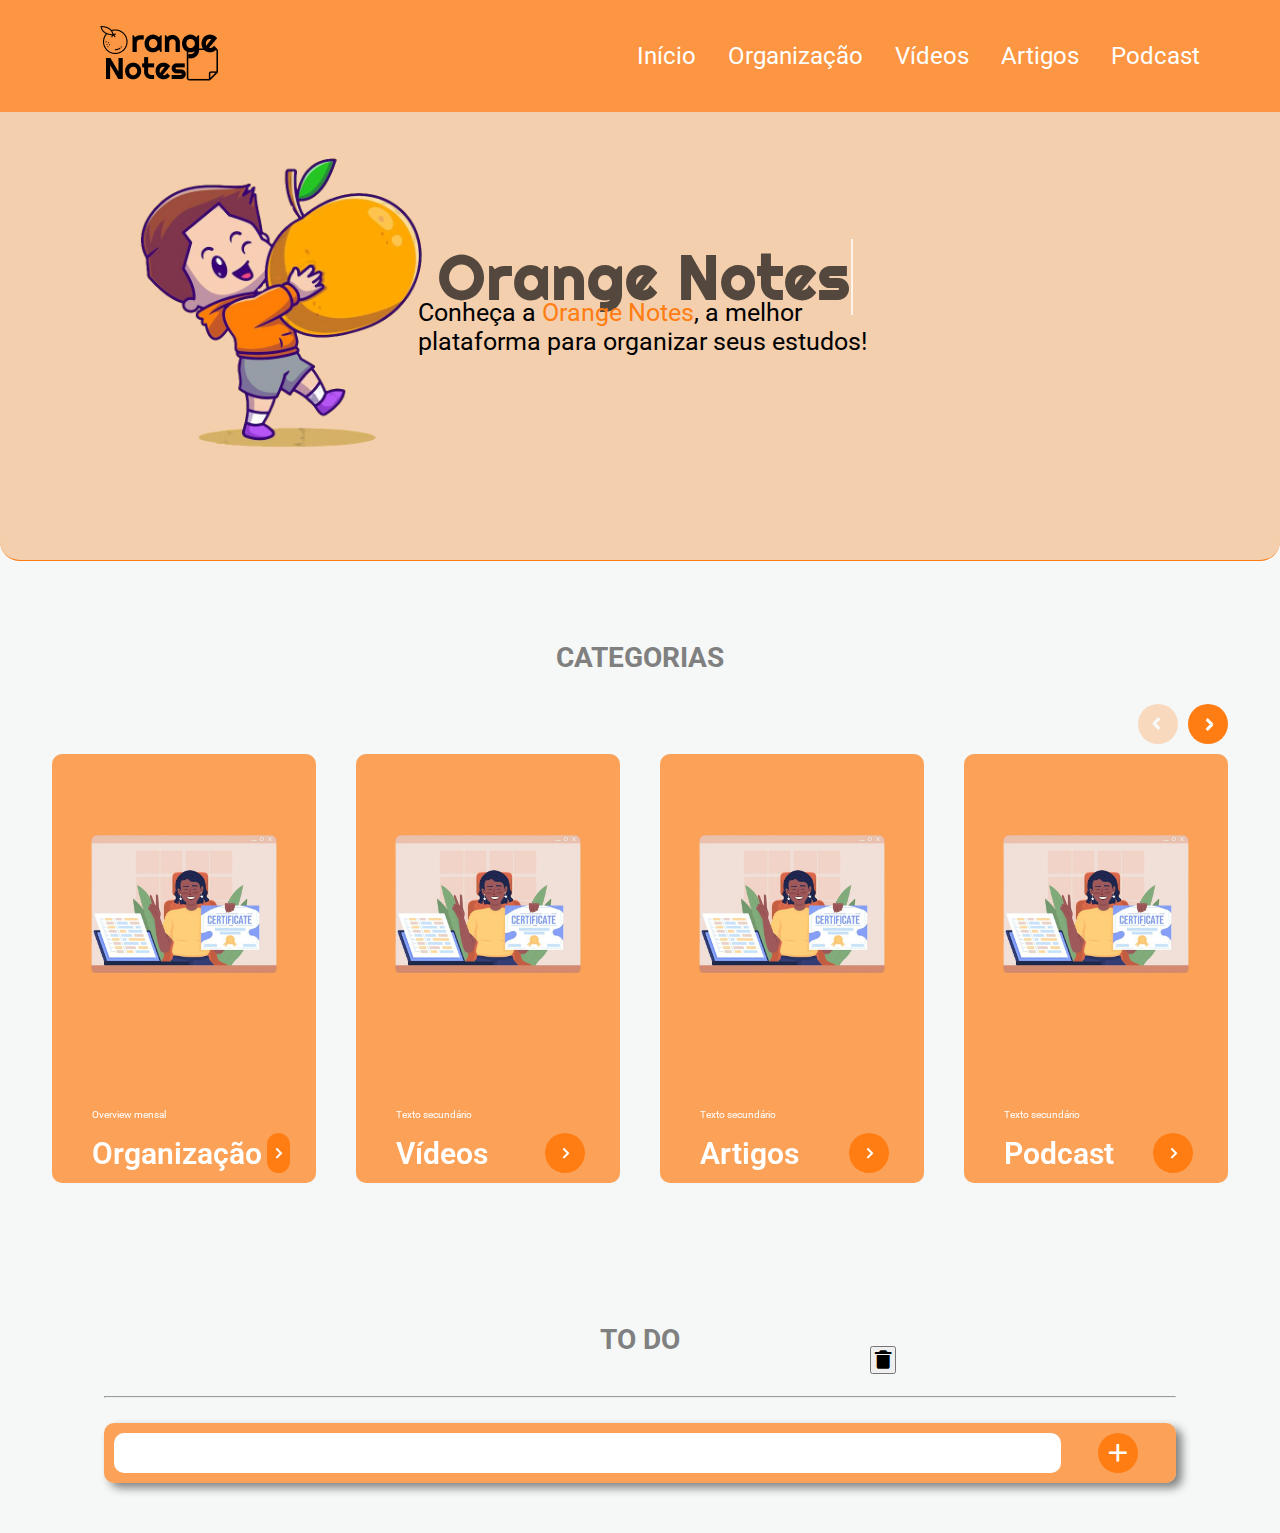
==== commit 0eb2d321: "desenvolvendo o calendário" ====
--- a/index.html
+++ b/index.html
@@ -52,8 +52,8 @@
     <section id="banner">
       <div class="container">
         <img
-          src="src/images/menino-bonito-segurando-ilustracao-laranja-icone-do-vetor-dos-desenhos-animados-conceito-de-icone-de-fruta-pessoas-isolado-vetor-premium-estilo-flat-cartoon_138676-3964.png"
-          alt="">
+          src="src/images/menino.png"
+          alt="menino-bonito-segurando-ilustracao-laranja-icone-do-vetor-dos-desenhos-animados-conceito-de-icone-de-fruta-pessoas-isolado-vetor-premium-estilo-flat-cartoon_138676-3964.png">
           
         <div class="textos-banner">
           <h1 class="animacao-texto texto-banner">Orange Notes</h1>
@@ -91,12 +91,12 @@
           
             <div class="cards-box-texto">
               <div class="cards-texto-secundario">
-                <span>Texto secundário</span>
+                <span>Overview mensal</span>
               </div>
               
               <div class="cards-titulo-btn">
                 <a href="#" class="card-titulo">Organização</a>
-                <a href="#" class="card-btn"><i class='bx bx-chevron-right bx-md'></i></a>
+                <a href="organizacao.html" class="card-btn"><i class='bx bx-chevron-right bx-md'></i></a>
               </div>
           
             </div>
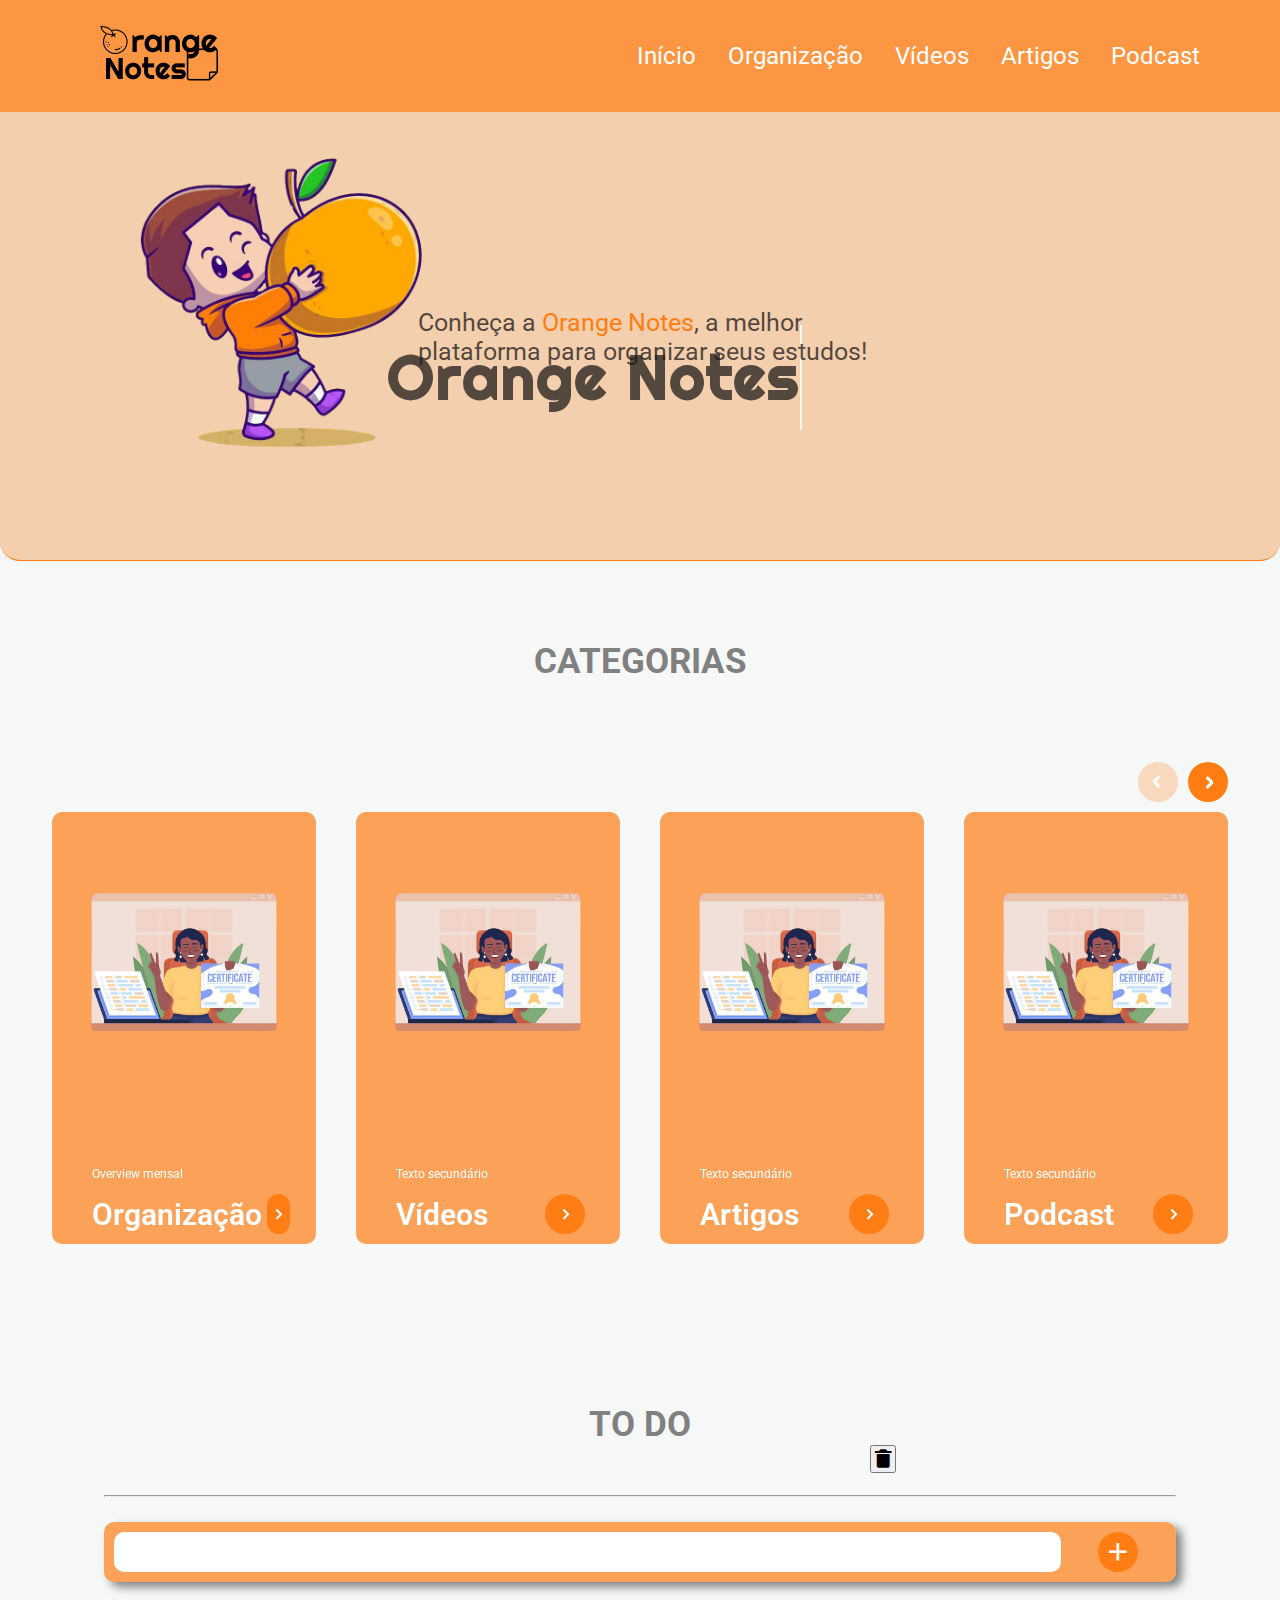
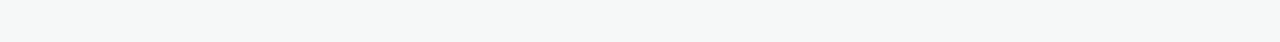
==== commit 220169bb: "melhorando a página Organização" ====
--- a/index.html
+++ b/index.html
@@ -5,16 +5,16 @@
   <meta http-equiv="X-UA-Compatible" content="IE=edge">
   <meta name="viewport" content="width=device-width, initial-scale=1.0">
   <title>Orange Notes</title>
+  <link rel="shortcut icon" href="src/images/logo.png" type="image/x-icon">
 
   <link rel="preconnect" href="https://fonts.googleapis.com">
   <link rel="preconnect" href="https://fonts.gstatic.com" crossorigin>
   <link href="https://fonts.googleapis.com/css2?family=Righteous&family=Roboto&display=swap" rel="stylesheet">
   <link href='https://unpkg.com/boxicons@2.1.2/css/boxicons.min.css' rel='stylesheet'>
 
+  <link rel="stylesheet" href="src/css/style.css">
   <link rel="stylesheet" href="src/css/index.css">
-  <link rel="stylesheet" href="src/css/style.css">
-  <link rel="stylesheet" href="src/css/responsive.css">
-  <link rel="stylesheet" href="src/css/glider.css">
+  <link rel="stylesheet" href="src/glider/glider.css">
 </head>
 
 <body>
@@ -51,9 +51,7 @@
   <main>
     <section id="banner">
       <div class="container">
-        <img
-          src="src/images/menino.png"
-          alt="menino-bonito-segurando-ilustracao-laranja-icone-do-vetor-dos-desenhos-animados-conceito-de-icone-de-fruta-pessoas-isolado-vetor-premium-estilo-flat-cartoon_138676-3964.png">
+        <img src="src/images/menino.png" alt="menino-bonito-segurando-ilustracao-laranja-icone-do-vetor-dos-desenhos-animados-conceito-de-icone-de-fruta-pessoas-isolado-vetor-premium-estilo-flat-cartoon_138676-3964.png">
           
         <div class="textos-banner">
           <h1 class="animacao-texto texto-banner">Orange Notes</h1>
@@ -223,7 +221,7 @@
   </main>
 
 
-  <script src="src/js/glider.js"></script>
+  <script src="src/glider/glider.js"></script>
   <script src="src/js/main.js"></script>
 
 </body>
--- a/src/css/style.css
+++ b/src/css/style.css
@@ -17,6 +17,8 @@
 
   --orange: #ff7d13;
   --white: rgb(255, 255, 255);
+
+  --text-banner: rgba(29, 25, 25, 0.75);
 }
 
 html,
@@ -35,15 +37,15 @@
 }
 
 section {
-  padding-block: 3rem;
+  padding-block: 4rem;
 }
 
 .section-header {
-  font-size: 2.8rem;
+  font-size: 3.5rem;
   text-transform: uppercase;
   color: gray;
   text-align: center;
-  margin: 0;
+  margin-bottom: 5rem;
 }
 
 .container {
@@ -71,6 +73,8 @@
 
   z-index: 100;
   background-color: var(--orange-light);
+
+  font-family: 'Roboto', sans-serif;
 }
 
 nav .container {
@@ -153,4 +157,187 @@
 body.menu-expandido button {
   position: relative;
   z-index: 100;
+}
+
+/* BANNER =============================================================================*/
+ 
+#banner {
+  padding-block: 0;
+  padding-top: calc( var(--nav-height));
+  font-family: 'Roboto', sans-serif;
+}
+
+#banner::before {
+  background-color: var(--bg-orange);
+  content: '';
+  width: 100%;
+  height: 76%;
+  display: block;
+
+  border: 0.1rem solid;
+  border-color: var(--orange);
+  border-bottom-left-radius: 2rem;
+  border-bottom-right-radius: 2rem;
+
+  margin-top: 9rem;
+
+  position: absolute;
+  top: 0;
+  left: 0;
+  z-index: -1;
+}
+
+#banner .container {
+  display: flex;
+  flex-direction: column-reverse;
+  align-items: center;
+  justify-content: center;
+  text-align: center;
+}
+
+#banner h1 {
+  font-family: 'Righteous', cursive;
+  letter-spacing: 0.2rem;
+  font-size: 4rem;
+  color: var(--text-banner);
+  line-height: 10.5rem;
+}
+
+#banner img {
+  width: 26.4rem;
+
+  display: block;
+  margin-inline: auto;
+  object-position: 0 2rem;
+}
+
+#banner .textos-banner p {
+  color: var(--text-banner);
+}
+
+/* RESPONSIVO ========================================================================= */
+
+@media (min-width: 1024px) {
+  .container {
+    width: min(112rem, 100%);
+  }
+
+  /* reset */
+
+  body {
+    text-align: initial;
+  }
+
+  nav {
+    background-color: initial;
+    margin: initial;
+    padding: initial;
+  }
+
+  nav#navegacao .container * {
+    margin: 0;
+    padding: 0;
+    visibility: initial;
+    display: initial;
+    opacity: initial;
+    position: initial;
+    font-weight: initial;
+    transform: initial;
+    background-color: initial;
+    border: 0;
+  }
+
+  nav {
+    height: 0;
+    margin-top: 0;
+  }
+
+  nav#navegacao .fecha-menu,
+  nav#navegacao .abre-menu {
+    display: none;
+  }
+
+  nav#navegacao .menu {
+    display: flex;
+    align-items: center;
+  }
+
+  nav#navegacao .menu ul:nth-child(1) {
+    display: flex;
+    gap: 3.2rem;
+  }
+
+  #banner img {
+    display: initial;
+  }
+
+  #banner .texto-banner {
+    margin: initial;
+  }
+
+  /* GERAL */
+  body {
+    font-size: 2.2rem;
+  }
+
+  main {
+    display: flex;
+    flex-direction: column;
+  }
+
+  /* NAVEGACAO */
+
+  nav#navegacao .container {
+    background-color: var(--orange-light);
+    width: 100%;
+  }
+
+  nav .container {
+    align-items: center;
+    justify-content: space-between;
+    padding: 0 8rem;
+  }
+
+  nav#navegacao .logo {
+    margin: 2rem;
+  }
+
+  .menu ul:nth-child(1) {
+    display: flex;
+    flex-direction: row;
+    gap: 4.8rem;
+
+    margin-top: 6rem;
+
+    font-weight: 700;
+    font-size: 2.4rem;
+  }
+
+  /* BANNER =============================================================================*/
+  #banner {
+    margin-top: var(--nav-heigth);
+    padding: 28rem 2rem;
+    border-bottom: 1px solid;
+    border-color: var(--orange);
+    border-bottom-right-radius: 2rem;
+    border-bottom-left-radius: 2rem;
+    display: flex;
+    align-items: center;
+    justify-content: center;
+    height: 50rem;
+    background-color: var(--bg-orange);
+    z-index: -1;
+  }
+
+  #banner::before {
+    height: 100%;
+    width: initial;
+    position: initial;
+    border: none;
+  }
+
+  #banner img {
+    width: 35rem;
+    height: 35rem;
+  }
 }--- a/src/css/index.css
+++ b/src/css/index.css
@@ -1,43 +1,4 @@
 /* BANNER =============================================================================*/
-
-#banner {
-  padding-block: 0;
-  padding-top: calc(4.1rem + var(--nav-height));
-}
-
-#banner::before {
-  background-color: var(--bg-orange);
-  content: '';
-  width: 100%;
-  height: 76%;
-  display: block;
-
-  border: 0.1rem solid;
-  border-color: var(--orange);
-  border-bottom-left-radius: 2rem;
-  border-bottom-right-radius: 2rem;
-
-  margin-top: 9rem;
-
-  position: absolute;
-  top: 0;
-  left: 0;
-  z-index: -1;
-}
-
-#banner .container {
-  display: flex;
-  flex-direction: column-reverse;
-  align-items: center;
-  justify-content: center;
-  text-align: center;
-}
-
-#banner h1 {
-  font-family: 'Righteous', cursive;
-  letter-spacing: 0.2rem;
-  font-size: 4rem;
-}
 
 #banner p {
   margin: 1.3rem auto 0 auto;
@@ -49,17 +10,8 @@
   color: var(--orange);
 }
 
-#banner img {
-  width: 26.4rem;
-
-  display: block;
-  margin-inline: auto;
-  object-position: 0 2rem;
-}
-
 #banner .texto-banner {
   border-right: 0.2rem solid rgba(255, 255, 255, 0.75);
-  color: rgba(29, 25, 25, 0.75);
   margin: 0 auto;
   white-space: nowrap;
   overflow: hidden;
@@ -238,8 +190,9 @@
 
 .cards-texto-secundario span {
   color: var(--white);
-  font-size: 1rem;
+  font-size: 1.2rem;
   margin: 0.5rem 0;
+  font-weight: 400;
 }
 
 .card-titulo {
@@ -417,24 +370,19 @@
       align-items: center;
     }
   
-    #banner img {
-      width: 35rem;
-      height: 35rem;
-  
-    }
-  
     #banner .texto-banner {
       position: absolute;
-      left: 34.2%;
-      top: 26.5%;
+      left: 30.2%;
+      top: 36.1%;
       z-index: -1;
       font-size: 6rem;
+      color: var(--text-banner);
     }
   
     #banner .textos-banner p {
       position: relative;
       right: 20%;
-      top: 4rem;
+      top: 5rem;
       width: 70%;
       text-align: start;
       font-size: 2.5rem;
--- a/src/glider/glider.css
+++ b/src/glider/glider.css
@@ -0,0 +1,129 @@
+.glider-contain {
+  width: 100%;
+  margin: 0 auto;
+  position: relative;
+}
+.glider {
+  margin: 0 auto;
+  position: relative;
+  overflow-y: hidden;
+  -webkit-overflow-scrolling: touch;
+  -ms-overflow-style: none;
+  transform: translateZ(0);
+}
+.glider-track {
+  transform: translateZ(0);
+  width: 100%;
+  margin: 0;
+  padding: 0;
+  display: flex;
+  z-index: 1;
+}
+.glider.draggable {
+  user-select: none;
+  cursor: -webkit-grab;
+  cursor: grab;
+}
+.glider.draggable .glider-slide img {
+  user-select: none;
+  pointer-events: none;
+}
+.glider.drag {
+  cursor: -webkit-grabbing;
+  cursor: grabbing;
+}
+.glider-slide {
+  user-select: none;
+  justify-content: center;
+  align-content: center;
+  width: 100%;
+}
+.glider-slide img {
+  max-width: 100%;
+}
+.glider::-webkit-scrollbar {
+  opacity: 0;
+  height: 0;
+}
+.glider-prev,.glider-next {
+  user-select: none;
+  position: absolute;
+  outline: none;
+  background: none;
+  padding: 0;
+  z-index: 2;
+  font-size: 40px;
+  text-decoration: none;
+  left: -23px;
+  border: 0;
+  top: 30%;
+  cursor: pointer;
+  color: #666;
+  opacity: 1;
+  line-height: 1;
+  transition: opacity .5s cubic-bezier(.17,.67,.83,.67),
+              color .5s cubic-bezier(.17,.67,.83,.67);
+}
+.glider-prev:hover,
+.glider-next:hover,
+.glider-prev:focus,
+.glider-next:focus {
+  color: #a89cc8;
+}
+.glider-next {
+  right: -23px;
+  left: auto;
+}
+.glider-next.disabled,
+.glider-prev.disabled {
+  opacity: .25;
+  color: #666;
+  cursor: default;
+}
+.glider-slide {
+  min-width: 150px;
+}
+.glider-hide {
+  opacity: 0;
+}
+.glider-dots {
+  user-select: none;
+  display: flex;
+  flex-wrap: wrap;
+  justify-content: center;
+  margin: 0 auto;
+  padding: 0;
+}
+.glider-dot {
+  border: 0;
+  padding: 0;
+  user-select: none;
+  outline: none;
+  display: block;
+  cursor: pointer;
+  color: #ccc;
+  border-radius: 999px;
+  background: #ccc;
+  width: 12px;
+  height: 12px;
+  margin: 7px;
+}
+.glider-dot:hover,
+.glider-dot:focus,
+.glider-dot.active {
+  background: #a89cc8;
+}
+@media(max-width: 36em){
+  .glider::-webkit-scrollbar {
+    opacity: 1;
+    -webkit-appearance: none;
+    width: 7px;
+    height: 3px;
+  }
+  .glider::-webkit-scrollbar-thumb {
+    opacity: 1;
+    border-radius: 99px;
+    background-color: rgba(156, 156, 156, 0.25);
+    box-shadow: 0 0 1px rgba(255,255,255,.25);
+  }
+}
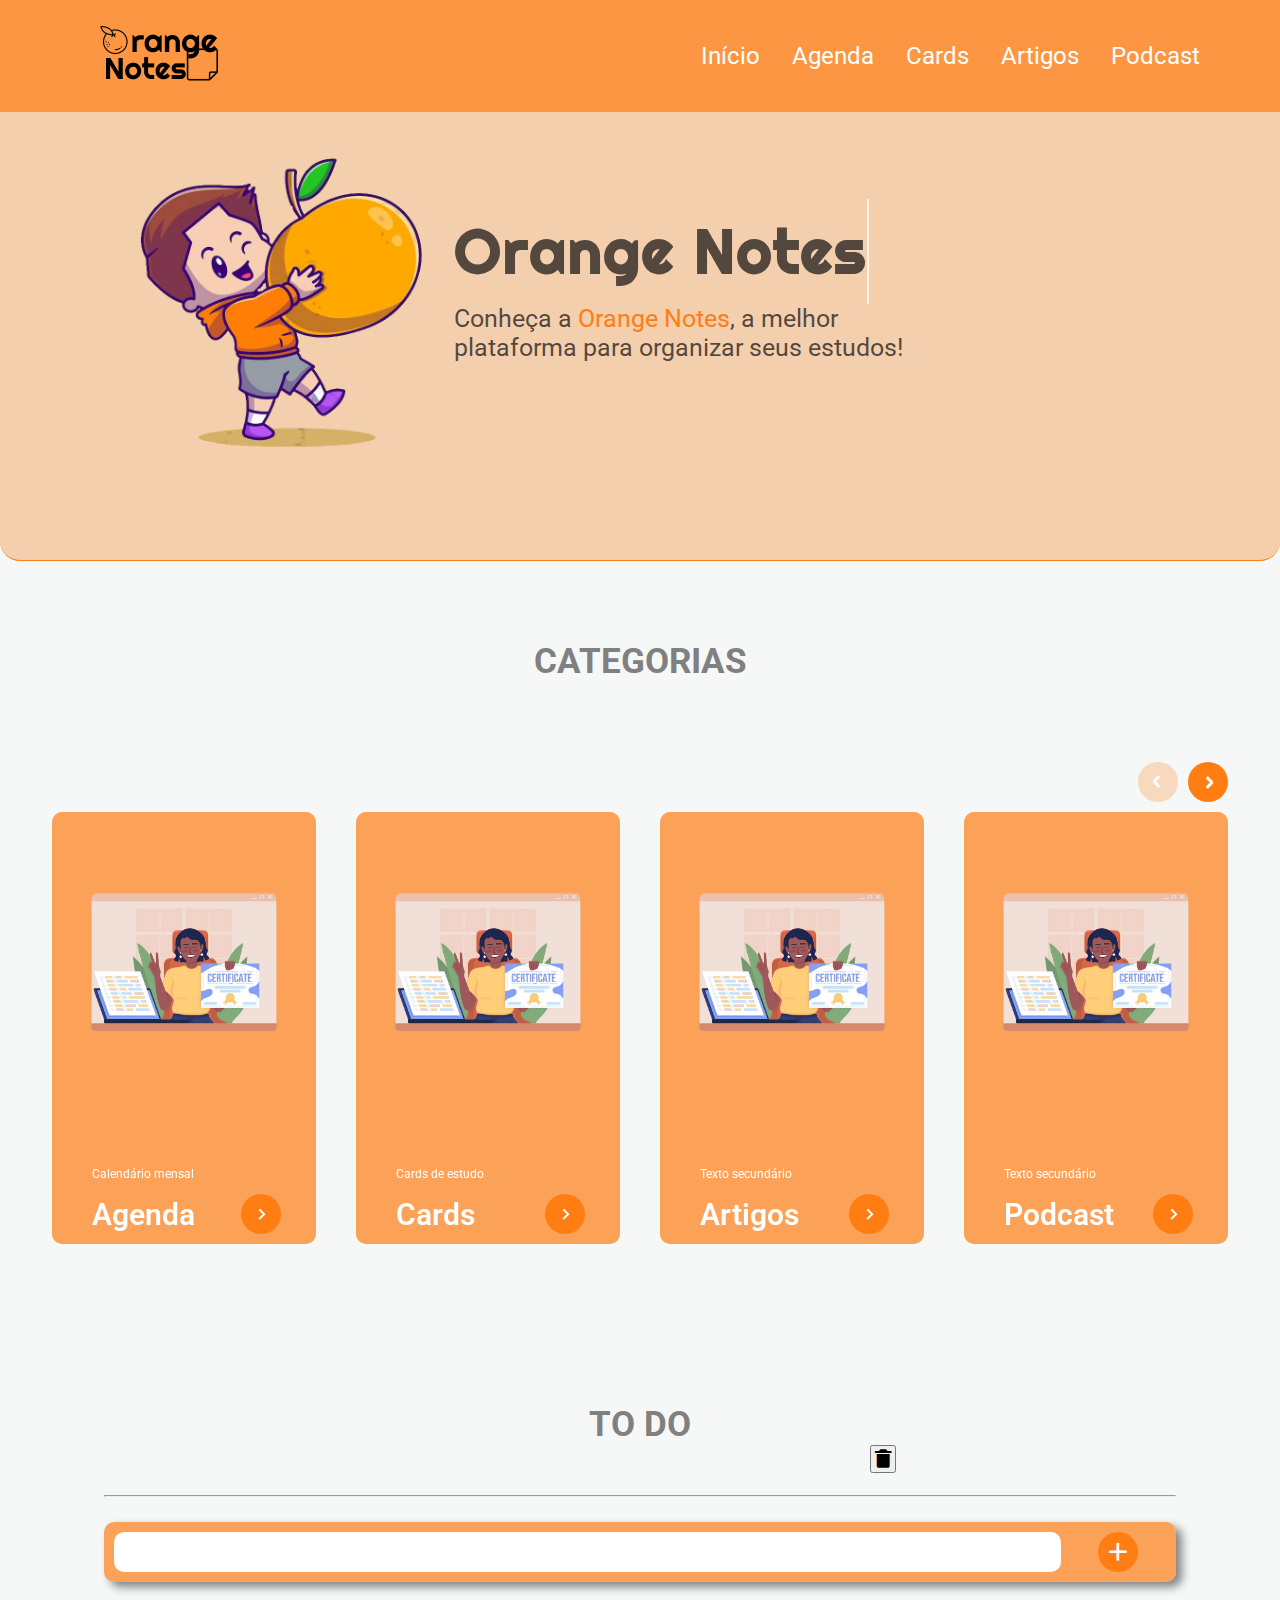
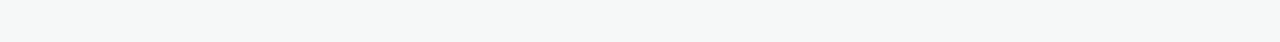
==== commit 94a33c92: "fazendo a página cards" ====
--- a/index.html
+++ b/index.html
@@ -28,8 +28,8 @@
         <div class="menu">
           <ul>
             <li><a onclick="fechaMenu()" href="index.html">Início</a></li>
-            <li><a onclick="fechaMenu()" href="organizacao.html">Organização</a></li>
-            <li><a onclick="fechaMenu()" href="#">Vídeos</a></li>
+            <li><a onclick="fechaMenu()" href="agenda.html">Agenda</a></li>
+            <li><a onclick="fechaMenu()" href="cards.html">Cards</a></li>
             <li><a onclick="fechaMenu()" href="#">Artigos</a></li>
             <li><a onclick="fechaMenu()" href="#">Podcast</a></li>
           </ul>
@@ -57,8 +57,6 @@
           <h1 class="animacao-texto texto-banner">Orange Notes</h1>
           <p >Conheça a <span>Orange Notes</span>, a melhor plataforma para organizar seus estudos!</p>
         </div>
-        
-         
       </div>
     </section>
 
@@ -89,12 +87,12 @@
           
             <div class="cards-box-texto">
               <div class="cards-texto-secundario">
-                <span>Overview mensal</span>
+                <span>Calendário mensal</span>
               </div>
               
               <div class="cards-titulo-btn">
-                <a href="#" class="card-titulo">Organização</a>
-                <a href="organizacao.html" class="card-btn"><i class='bx bx-chevron-right bx-md'></i></a>
+                <a href="agenda.html" class="card-titulo">Agenda</a>
+                <a href="agenda.html" class="card-btn"><i class='bx bx-chevron-right bx-md'></i></a>
               </div>
           
             </div>
@@ -112,12 +110,12 @@
             
               <div class="cards-box-texto">
                 <div class="cards-texto-secundario">
-                  <span>Texto secundário</span>
+                  <span>Cards de estudo</span>
                 </div>
             
                 <div class="cards-titulo-btn">
-                  <a href="#" class="card-titulo">Vídeos</a>
-                  <a href="#" class="card-btn"><i class='bx bx-chevron-right bx-md'></i></a>
+                  <a href="cards.html" class="card-titulo">Cards</a>
+                  <a href="cards.html" class="card-btn"><i class='bx bx-chevron-right bx-md'></i></a>
                 </div>              
           </div>
           </div>
@@ -220,7 +218,6 @@
     </section>
   </main>
 
-
   <script src="src/glider/glider.js"></script>
   <script src="src/js/main.js"></script>
 
--- a/src/css/style.css
+++ b/src/css/style.css
@@ -195,12 +195,19 @@
   text-align: center;
 }
 
+#banner .textos-banner {
+  display: flex;
+  flex-direction: column;
+  align-items: flex-start;
+}
+
 #banner h1 {
   font-family: 'Righteous', cursive;
   letter-spacing: 0.2rem;
   font-size: 4rem;
   color: var(--text-banner);
   line-height: 10.5rem;
+  margin: 0 auto;
 }
 
 #banner img {
@@ -336,8 +343,33 @@
     border: none;
   }
 
+  section#banner .container {
+    display: flex;
+    flex-direction: row;
+    justify-content: center;
+    align-items: center;
+  }
+
   #banner img {
     width: 35rem;
     height: 35rem;
   }
+
+  #banner .container img {
+    width: 35rem;
+    height: 35rem;
+  }
+
+  #banner .texto-banner {
+    z-index: -1;
+    font-size: 6rem;
+    color: var(--text-banner);
+  }
+
+  #banner .textos-banner p {
+    text-align: start;
+    font-size: 2.5rem;
+    width: 70%;
+    color: var(--text-banner);
+  }
 }--- a/src/css/index.css
+++ b/src/css/index.css
@@ -362,30 +362,15 @@
       position: initial;
       border: none;
     }
-  
-    section#banner .container {
-      display: flex;
-      flex-direction: row;
-      justify-content: center;
-      align-items: center;
-    }
-  
+
     #banner .texto-banner {
-      position: absolute;
-      left: 30.2%;
-      top: 36.1%;
-      z-index: -1;
-      font-size: 6rem;
-      color: var(--text-banner);
-    }
-  
-    #banner .textos-banner p {
-      position: relative;
-      right: 20%;
-      top: 5rem;
+      margin: 0;
+    }
+
+    #banner p {
+      margin: 0;
       width: 70%;
-      text-align: start;
-      font-size: 2.5rem;
+      display: initial;
     }
   
     /* CARDS ========================================================================================*/
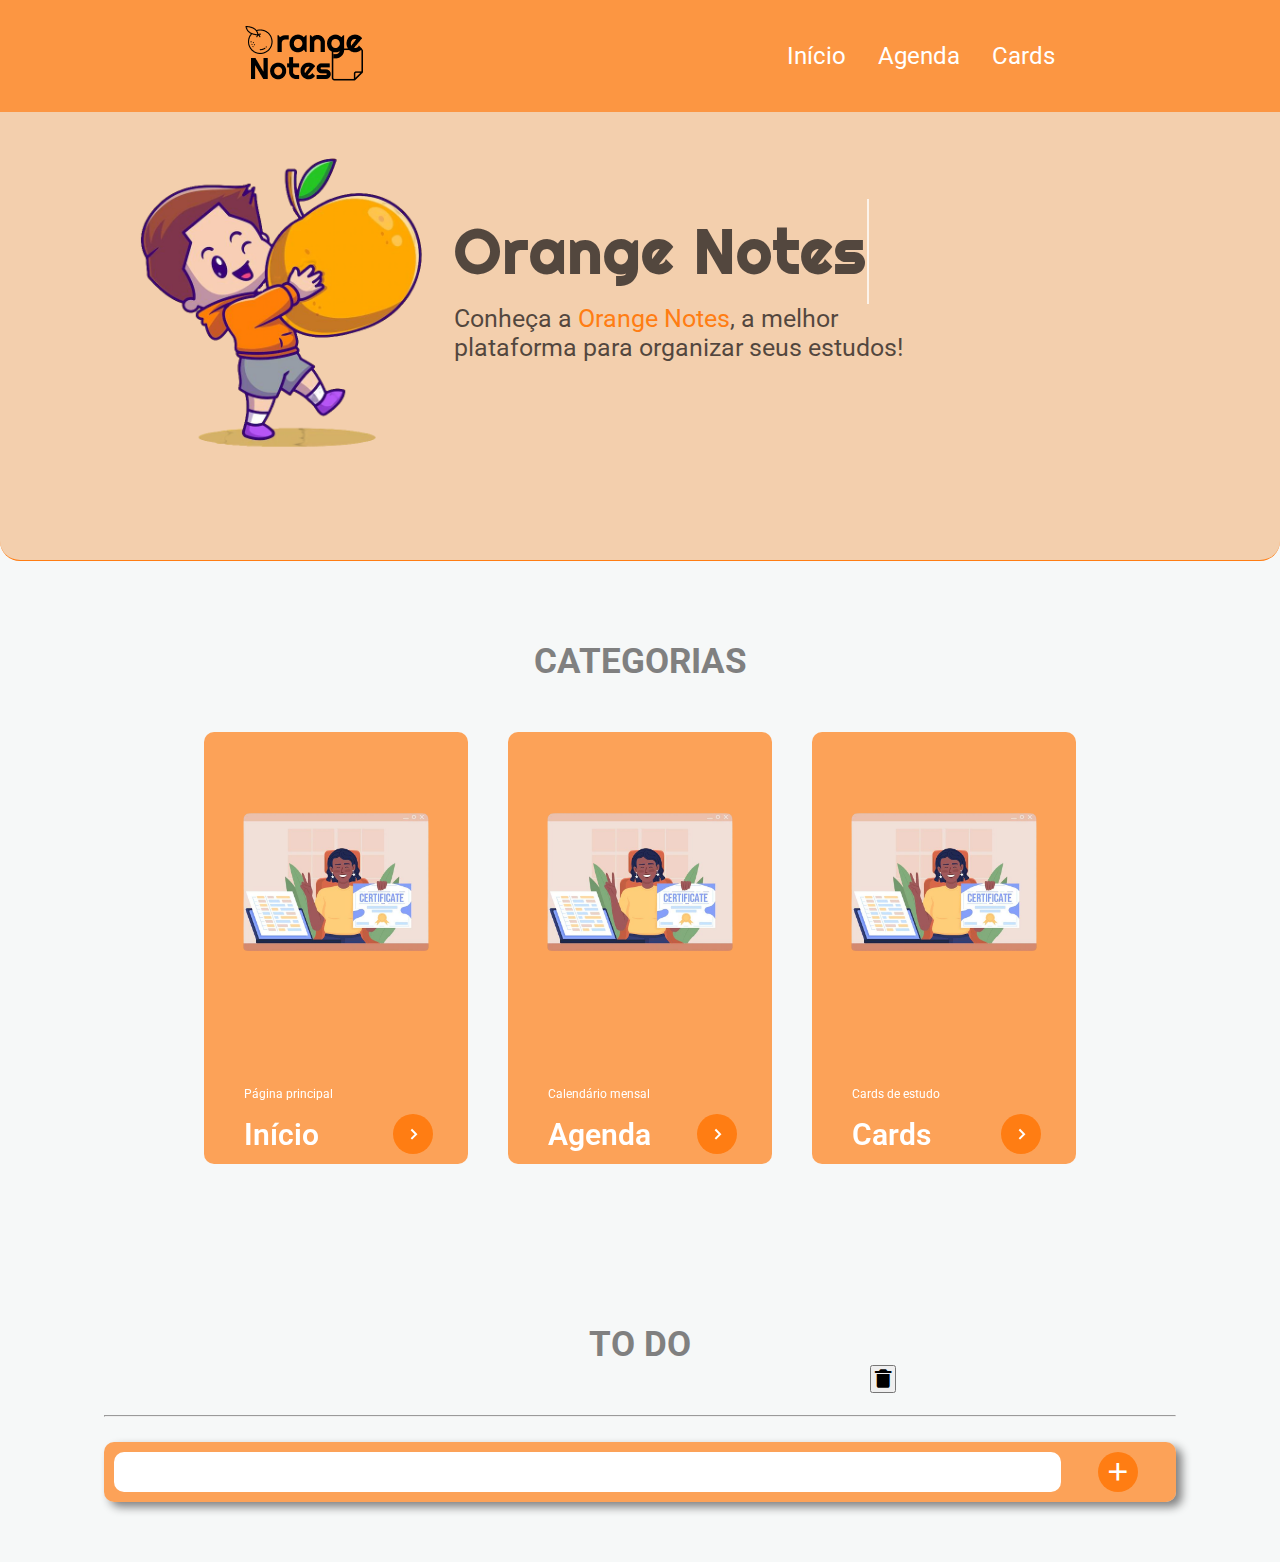
==== commit a8f80474: "concluindo o projeto" ====
--- a/index.html
+++ b/index.html
@@ -30,8 +30,6 @@
             <li><a onclick="fechaMenu()" href="index.html">Início</a></li>
             <li><a onclick="fechaMenu()" href="agenda.html">Agenda</a></li>
             <li><a onclick="fechaMenu()" href="cards.html">Cards</a></li>
-            <li><a onclick="fechaMenu()" href="#">Artigos</a></li>
-            <li><a onclick="fechaMenu()" href="#">Podcast</a></li>
           </ul>
         </div>
 
@@ -79,20 +77,20 @@
             <div class="cards-img-container">
               <div class="cards-img">
                 <a href="">
-                  <img src="src/images/ilustracao.png" class="cards-img-front" alt="">
-                  <img src="src/images/logo.png" class="cards-img-back" alt="">
+                  <img src="src/images/ilustracao.png" class="cards-img-front" alt="Ilustração mulher negra segurando um certificado">
+                  <img src="src/images/logo.png" class="cards-img-back" alt="Logo da Orange Notes">
                 </a>
               </div>
             </div>
           
             <div class="cards-box-texto">
               <div class="cards-texto-secundario">
-                <span>Calendário mensal</span>
+                <span>Página principal</span>
               </div>
               
               <div class="cards-titulo-btn">
-                <a href="agenda.html" class="card-titulo">Agenda</a>
-                <a href="agenda.html" class="card-btn"><i class='bx bx-chevron-right bx-md'></i></a>
+                <a href="index.html" class="card-titulo">Início</a>
+                <a href="index.html" class="card-btn"><i class='bx bx-chevron-right bx-md'></i></a>
               </div>
           
             </div>
@@ -102,20 +100,20 @@
               <div class="cards-img-container">
                 <div class="cards-img">
                   <a href="">
-                    <img src="src/images/ilustracao.png" class="cards-img-front" alt="">
-                    <img src="src/images/logo.png" class="cards-img-back" alt="">
+                    <img src="src/images/ilustracao.png" class="cards-img-front" alt="Ilustração mulher negra segurando um certificado">
+                    <img src="src/images/logo.png" class="cards-img-back" alt="Logo da Orange Notes">
                   </a>
                 </div>
               </div>
             
               <div class="cards-box-texto">
                 <div class="cards-texto-secundario">
-                  <span>Cards de estudo</span>
+                  <span>Calendário mensal</span>
                 </div>
             
                 <div class="cards-titulo-btn">
-                  <a href="cards.html" class="card-titulo">Cards</a>
-                  <a href="cards.html" class="card-btn"><i class='bx bx-chevron-right bx-md'></i></a>
+                  <a href="agenda.html" class="card-titulo">Agenda</a>
+                  <a href="agenda.html" class="card-btn"><i class='bx bx-chevron-right bx-md'></i></a>
                 </div>              
           </div>
           </div>
@@ -124,68 +122,22 @@
             <div class="cards-img-container">
               <div class="cards-img">
                 <a href="">
-                  <img src="src/images/ilustracao.png" class="cards-img-front" alt="">
-                  <img src="src/images/logo.png" class="cards-img-back" alt="">
+                  <img src="src/images/ilustracao.png" class="cards-img-front" alt="Ilustração mulher negra segurando um certificado">
+                  <img src="src/images/logo.png" class="cards-img-back" alt="Logo da Orange Notes">
                 </a>
               </div>
             </div>
           
             <div class="cards-box-texto">
               <div class="cards-texto-secundario">
-                <span>Texto secundário</span>
+                <span>Cards de estudo</span>
               </div>
           
               <div class="cards-titulo-btn">
-                <a href="#" class="card-titulo">Artigos</a>
-                <a href="#" class="card-btn"><i class='bx bx-chevron-right bx-md'></i></a>
+                <a href="cards.html" class="card-titulo">Cards</a>
+                <a href="cards.html" class="card-btn"><i class='bx bx-chevron-right bx-md'></i></a>
               </div> 
             </div>
-          </div>
-
-          <div class="cards-box">
-            <div class="cards-img-container">
-              <div class="cards-img">
-                <a href="">
-                  <img src="src/images/ilustracao.png" class="cards-img-front" alt="">
-                  <img src="src/images/logo.png" class="cards-img-back" alt="">
-                </a>
-              </div>
-            </div>
-          
-            <div class="cards-box-texto">
-              <div class="cards-texto-secundario">
-                <span>Texto secundário</span>
-              </div>
-          
-              <div class="cards-titulo-btn">
-                <a href="#" class="card-titulo">Podcast</a>
-                <a href="#" class="card-btn"><i class='bx bx-chevron-right bx-md'></i></a>
-              </div>
-                    
-          </div>
-          </div>
-
-          <div class="cards-box">
-            <div class="cards-img-container">
-              <div class="cards-img">
-                <a href="">
-                  <img src="src/images/ilustracao.png" class="cards-img-front" alt="">
-                  <img src="src/images/logo.png" class="cards-img-back" alt="">
-                </a>
-              </div>
-            </div>
-          
-            <div class="cards-box-texto">
-              <div class="cards-texto-secundario">
-                <span>Texto secundário</span>
-              </div>
-          
-              <div class="cards-titulo-btn">
-                <a href="#" class="card-titulo">Título</a>
-                <a href="#" class="card-btn"><i class='bx bx-chevron-right bx-md'></i></a>
-              </div>
-          </div>
-
           </div>
 
         </div>
@@ -219,6 +171,7 @@
   </main>
 
   <script src="src/glider/glider.js"></script>
+  <script src="src/js/index.js"></script>
   <script src="src/js/main.js"></script>
 
 </body>
--- a/src/css/style.css
+++ b/src/css/style.css
@@ -301,8 +301,7 @@
 
   nav .container {
     align-items: center;
-    justify-content: space-between;
-    padding: 0 8rem;
+    justify-content: space-around;
   }
 
   nav#navegacao .logo {
--- a/src/css/index.css
+++ b/src/css/index.css
@@ -50,6 +50,7 @@
 .cards-btns {
   display: flex;
   justify-content: flex-end;
+
   width: 100%;
   margin: 3rem auto 1rem auto;
   padding: 0 1rem;
@@ -57,21 +58,24 @@
 }
 
 .cards-btns button {
+  background-color: var(--orange);
   position: static;
   transform: translate(0, 0);
-  background-color: var(--orange);
+
   width: 4rem;
   height: 4rem;
-  justify-content: center;
-  align-items: center;
   margin-right: 1rem;
   border-radius: 80rem;
+
+  justify-content: center;
+  align-items: center;
 }
 
 .cards-btns button span {
-  font-weight: bold;
   padding: 1rem 1.5rem 1rem 1rem;
   position: relative;
+
+  font-weight: bold;
   text-decoration: none;
   color: var(--white);
 }
@@ -79,14 +83,16 @@
 .cards-btns button span::before,
 .cards-btns button span::after {
   border-right: 0.3rem solid;
+  margin-top: -0.6rem;
+
   display: block;
-  height: 0.8rem;
-  margin-top: -0.6rem;
   position: absolute;
   transform: rotate(135deg);
+
+  height: 0.8rem;
+  width: 0;
   right: 1rem;
   top: 50%;
-  width: 0;
   content: '';
 }
 
@@ -103,6 +109,8 @@
 
 .glider.draggable {
   overflow-x: hidden;
+  display: flex;
+  justify-content: center;
 }
 
 .cards {
@@ -110,6 +118,7 @@
   flex-direction: column;
   justify-content: center;
   align-items: center;
+
   margin: 5rem auto 0 auto;
   padding-top: 12rem;
   width: 95%;
@@ -301,6 +310,7 @@
   background: var(--orange-light);
   border-radius: 1rem;
   box-shadow: 0.6rem 0.5rem 1rem 0 gray;
+
   display: flex;
   align-items: center;
   justify-content: space-between;
@@ -316,6 +326,7 @@
   width: 10%;
   outline: none;
   accent-color: currentcolor;
+  color: var(--white);
 }
 
 .listaToDo i {
@@ -325,10 +336,6 @@
 
 .linhaRiscada {
   text-decoration: line-through;
-}
-
-.listaToDo input {
-  color: var(--white);
 }
 
 .listaToDo span {
@@ -363,101 +370,103 @@
       border: none;
     }
 
-    #banner .texto-banner {
-      margin: 0;
-    }
-
-    #banner p {
-      margin: 0;
-      width: 70%;
-      display: initial;
-    }
+  #banner .texto-banner {
+    margin: 0;
+  }
+
+  #banner p {
+    margin: 0;
+    width: 70%;
+    display: initial;
+  }
+
+  /* CARDS ========================================================================================*/
+
+  .cards {
+    margin: 8rem auto;
+    padding-top: 0;
+  }
+
+  .cards-btns {
+    display: none;
+  }
+}
   
-    /* CARDS ========================================================================================*/
-  
-    .cards {
-      margin: 8rem auto;
-      padding-top: 0;
-    }
-  
-  }
-  
-  
-  @media (max-width: 775px) {
-  
-    /* TO DO ======*/
-  
-    .to-do-header button {
-      right: 7%;
-    }
-  
-    .inserir input {
-      width: 100%;
-    }
-  
-    .inserir button {
-      width: 20%;
-    }
-  
-    .inserir i {
-      font-size: 3rem;
-      padding: 0;
-    }
-  }
-  
-  
-  @media(max-width: 500px) {
-  
-    .section-header {
-      justify-content: center;
-      font-size: 3rem;
-    }
-  
-    /* CARDS =========  */
-    .cards-box {
-      margin: 0 1rem;
-    }
-  
-    .cards {
-      width: 100%;
-    }
-  
-    .cards-img-container:hover .p-img-back {
-      display: none;
-    }
-  
-    .cards-img-container:hover .p-img-front {
-      display: block;
-    }
-  
-    /* TO DO ======*/
-  
-    .to-do-header button {
-      right: 6%;
-    }
-  
-    .inserir input {
-      width: 100%;
-    }
-  
-    .inserir button {
-      width: 30%;
-    }
-  
-    .inserir i {
-      font-size: 3rem;
-      padding: 0;
-    }
-  }
-  
-  @media(max-width: 400px) {
-  
-    .p-img a,
-    .p-img {
-      height: 19rem;
-    }
-  
-    .slider-btns {
-      padding: 0;
-    }
-}
+@media (max-width: 775px) {
+
+  /* TO DO ======*/
+
+  .to-do-header button {
+    right: 7%;
+  }
+
+  .inserir input {
+    width: 100%;
+  }
+
+  .inserir button {
+    width: 20%;
+  }
+
+  .inserir i {
+    font-size: 3rem;
+    padding: 0;
+  }
+}
+
+
+@media(max-width: 500px) {
+
+  .section-header {
+    justify-content: center;
+    font-size: 3rem;
+  }
+
+  /* CARDS =========  */
+  .cards-box {
+    margin: 0 1rem;
+  }
+
+  .cards {
+    width: 100%;
+  }
+
+  .cards-img-container:hover .p-img-back {
+    display: none;
+  }
+
+  .cards-img-container:hover .p-img-front {
+    display: block;
+  }
+
+  /* TO DO ======*/
+
+  .to-do-header button {
+    right: 6%;
+  }
+
+  .inserir input {
+    width: 100%;
+  }
+
+  .inserir button {
+    width: 30%;
+  }
+
+  .inserir i {
+    font-size: 3rem;
+    padding: 0;
+  }
+}
+
+@media(max-width: 400px) {
+
+  .p-img a,
+  .p-img {
+    height: 19rem;
+  }
+
+  .slider-btns {
+    padding: 0;
+  }
+}
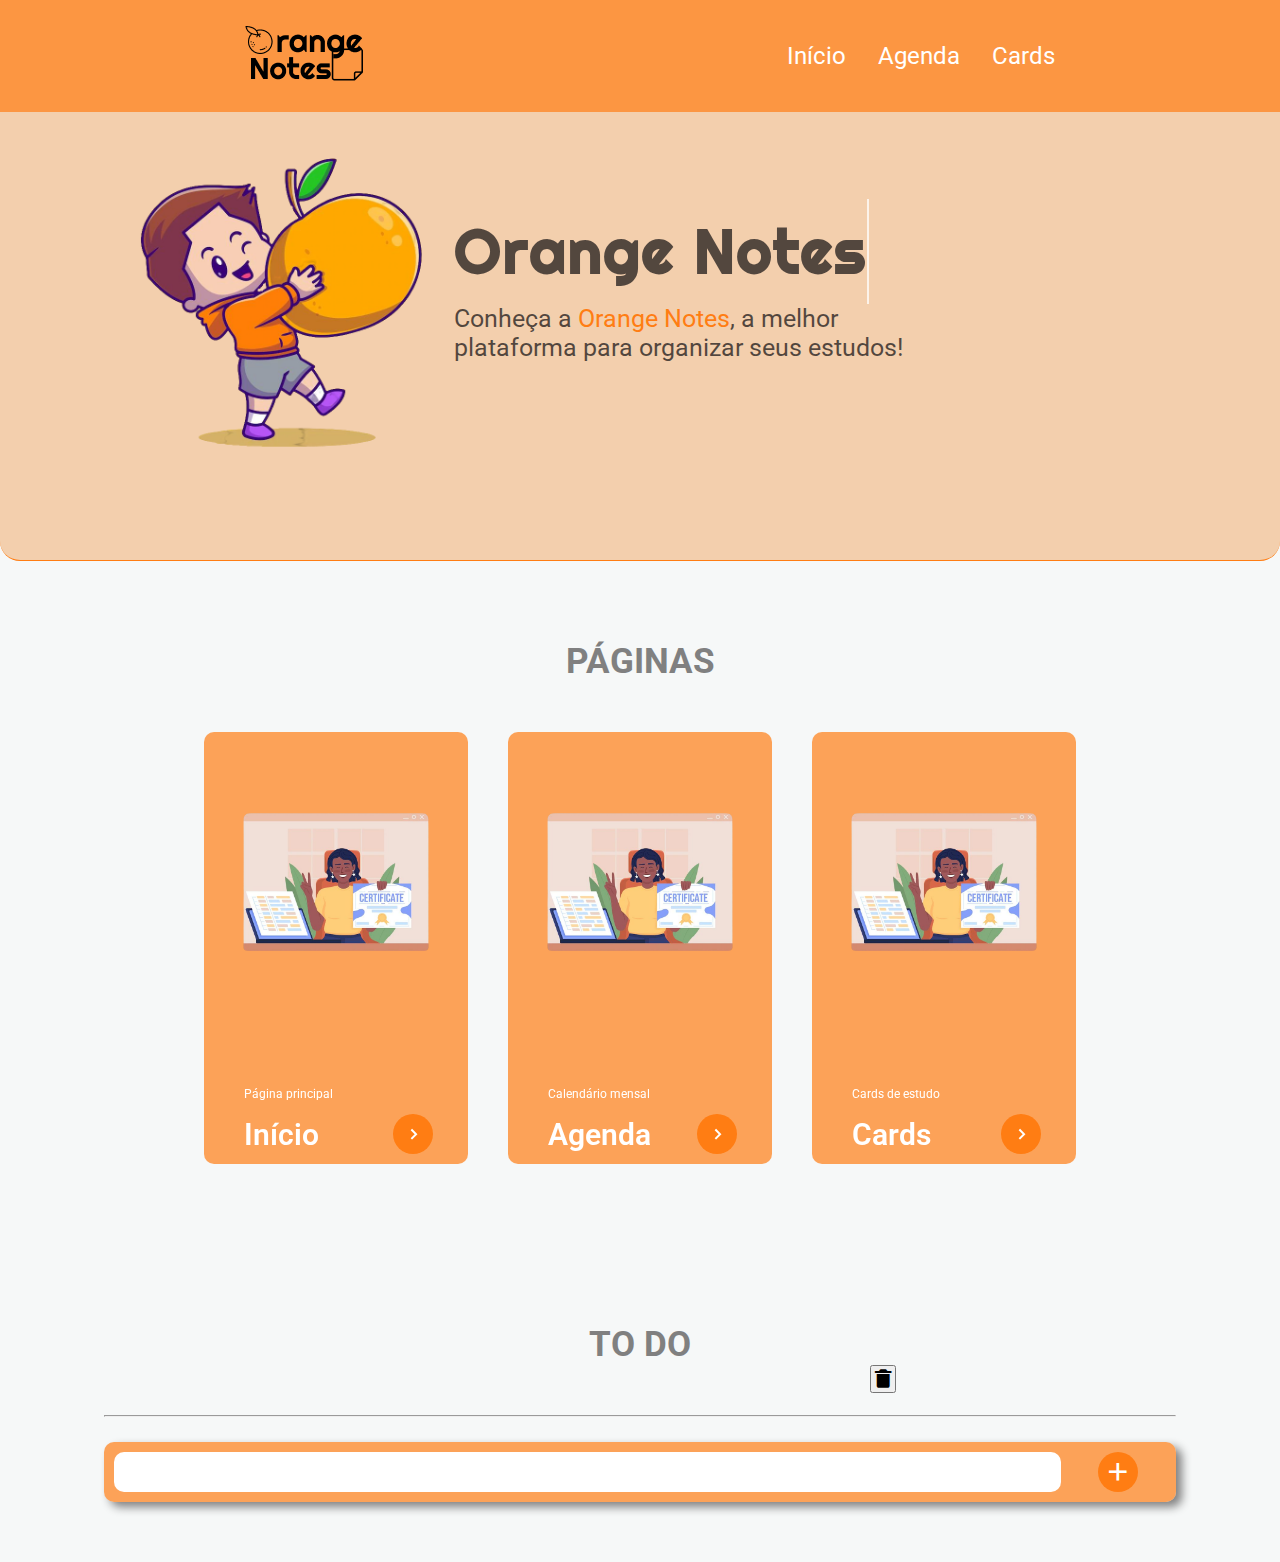
==== commit 7ec744a1: "versão final do projeto" ====
--- a/index.html
+++ b/index.html
@@ -49,7 +49,7 @@
   <main>
     <section id="banner">
       <div class="container">
-        <img src="src/images/menino.png" alt="menino-bonito-segurando-ilustracao-laranja-icone-do-vetor-dos-desenhos-animados-conceito-de-icone-de-fruta-pessoas-isolado-vetor-premium-estilo-flat-cartoon_138676-3964.png">
+        <img src="src/images/menino.png" alt="Ilustracao menino segurando laranja">
           
         <div class="textos-banner">
           <h1 class="animacao-texto texto-banner">Orange Notes</h1>
@@ -59,7 +59,7 @@
     </section>
 
     <section class="cards">
-      <h2 class="section-header">Categorias</h2>
+      <h2 class="section-header">Páginas</h2>
 
       <div class="cards-btns">
         <button aria-label="Previous" class="glider-prev">
@@ -76,7 +76,7 @@
           <div class="cards-box">
             <div class="cards-img-container">
               <div class="cards-img">
-                <a href="">
+                <a href="index.html">
                   <img src="src/images/ilustracao.png" class="cards-img-front" alt="Ilustração mulher negra segurando um certificado">
                   <img src="src/images/logo.png" class="cards-img-back" alt="Logo da Orange Notes">
                 </a>
@@ -99,7 +99,7 @@
           <div class="cards-box">
               <div class="cards-img-container">
                 <div class="cards-img">
-                  <a href="">
+                  <a href="agenda.html">
                     <img src="src/images/ilustracao.png" class="cards-img-front" alt="Ilustração mulher negra segurando um certificado">
                     <img src="src/images/logo.png" class="cards-img-back" alt="Logo da Orange Notes">
                   </a>
@@ -121,7 +121,7 @@
           <div class="cards-box">
             <div class="cards-img-container">
               <div class="cards-img">
-                <a href="">
+                <a href="cards.html">
                   <img src="src/images/ilustracao.png" class="cards-img-front" alt="Ilustração mulher negra segurando um certificado">
                   <img src="src/images/logo.png" class="cards-img-back" alt="Logo da Orange Notes">
                 </a>
--- a/src/css/index.css
+++ b/src/css/index.css
@@ -29,7 +29,7 @@
   }
 
   to {
-    width: 7.1em;
+    width: 7.2em;
   }
 }
 
@@ -109,8 +109,6 @@
 
 .glider.draggable {
   overflow-x: hidden;
-  display: flex;
-  justify-content: center;
 }
 
 .cards {
@@ -119,7 +117,7 @@
   justify-content: center;
   align-items: center;
 
-  margin: 5rem auto 0 auto;
+  margin: 3rem auto 0 auto;
   padding-top: 12rem;
   width: 95%;
 }
@@ -390,6 +388,11 @@
   .cards-btns {
     display: none;
   }
+
+  .cards .glider.draggable {
+    display: flex;
+    justify-content: center;
+  }
 }
   
 @media (max-width: 775px) {
